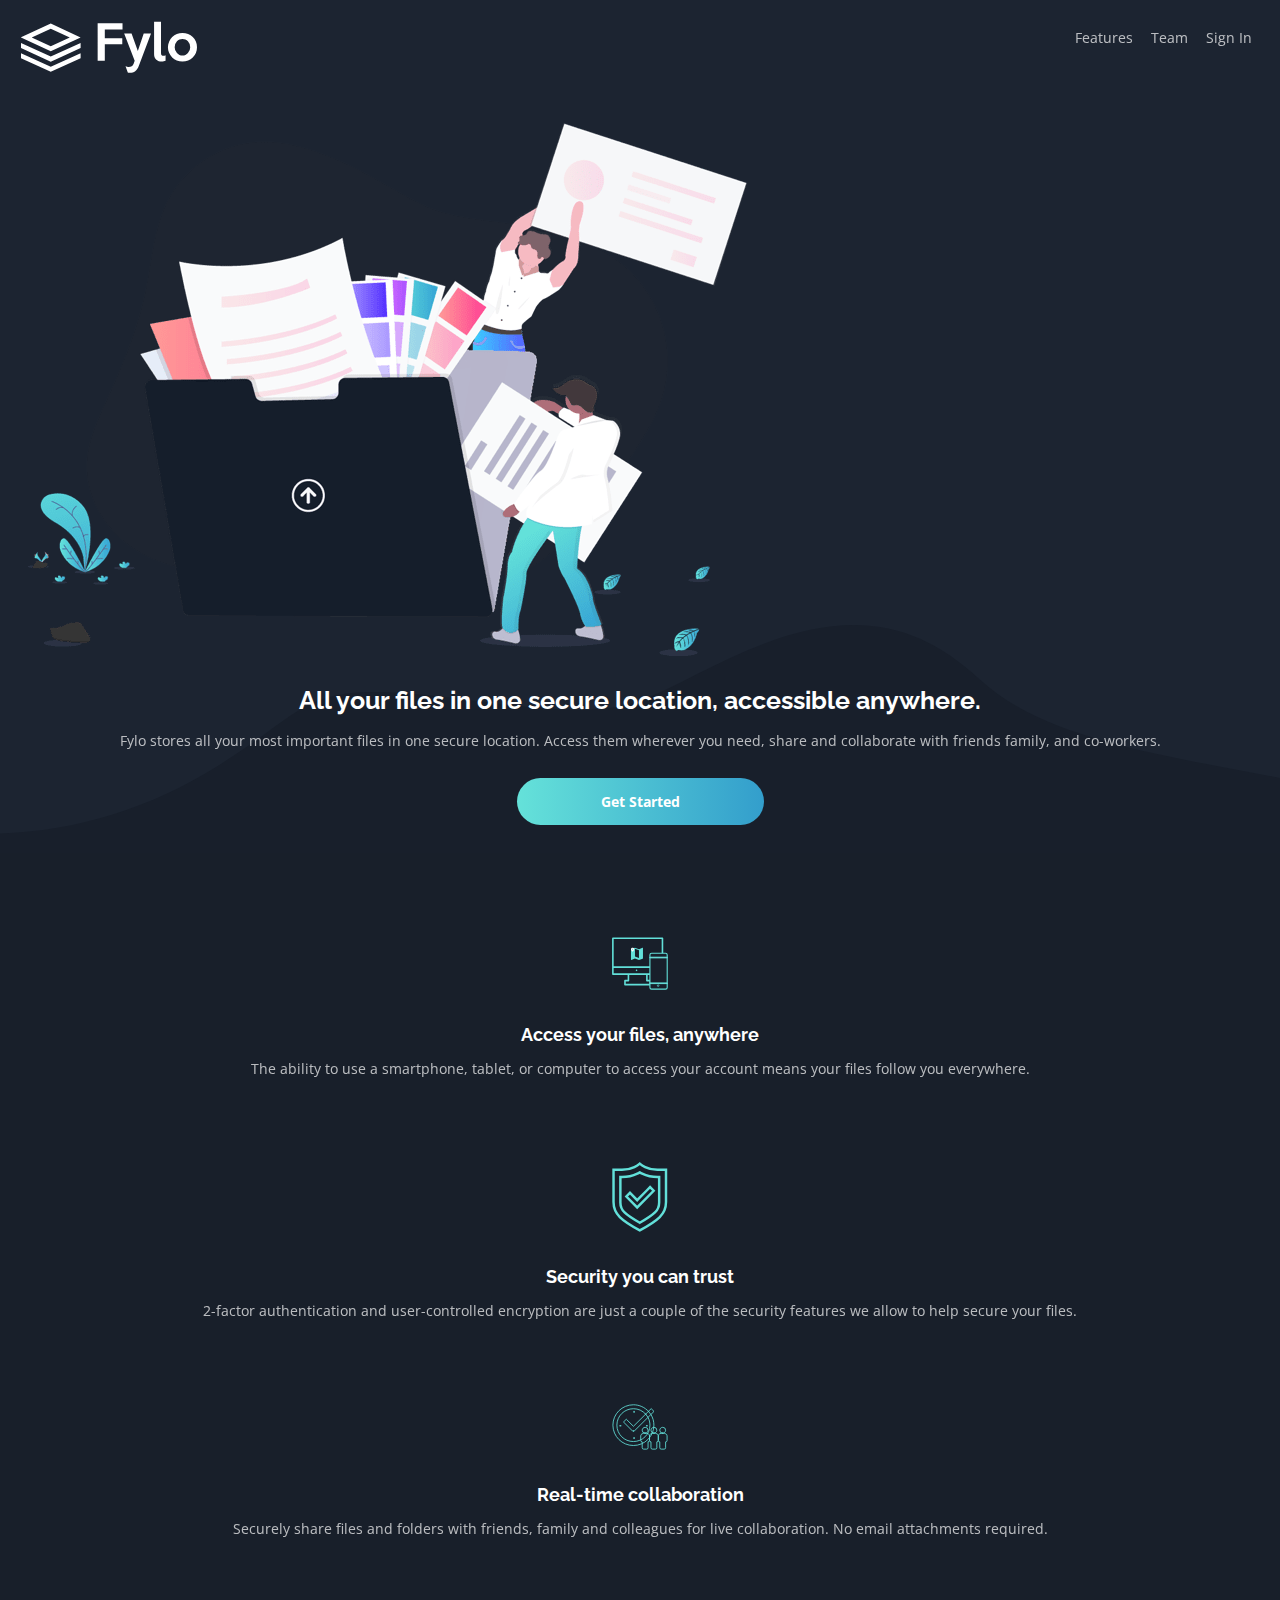
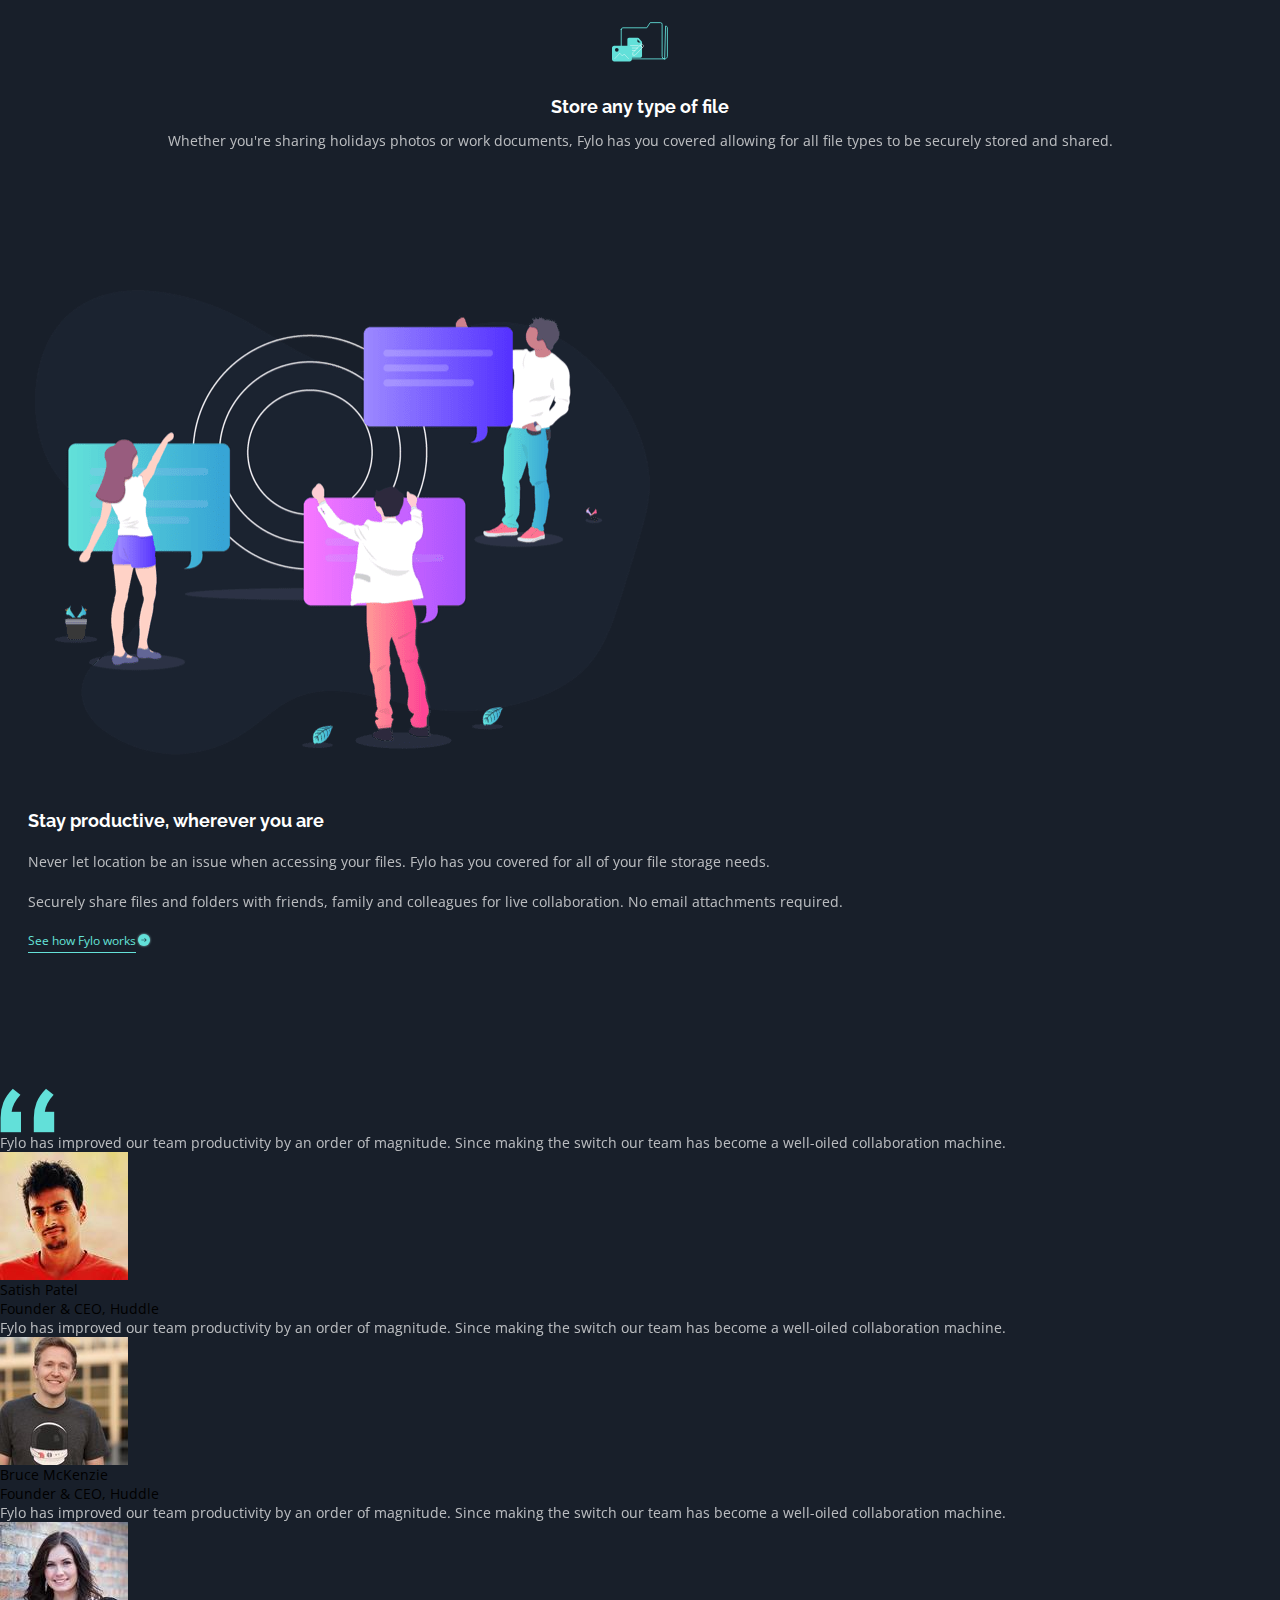
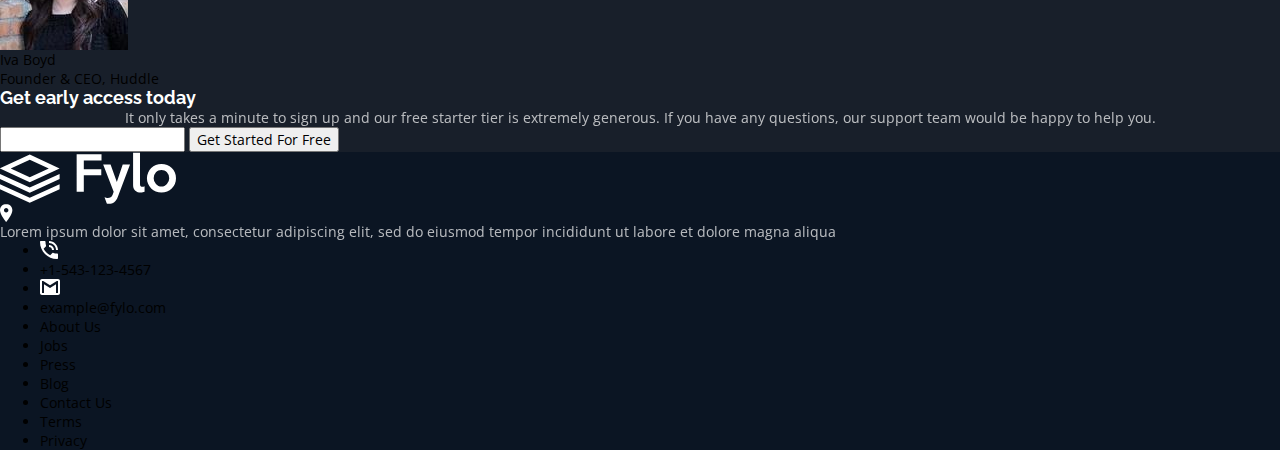
==== fylo-dark-theme-landing-page-master/index.html @ b05a9d4d "update" ====
<!DOCTYPE html>
<html lang="en">
  <head>
    <meta charset="UTF-8" />
    <meta name="viewport" content="width=device-width, initial-scale=1.0" />
    <!-- displays site properly based on user's device -->
    <link rel="stylesheet" href="style.css" />
    <link rel="preconnect" href="https://fonts.googleapis.com" />
    <link rel="preconnect" href="https://fonts.gstatic.com" crossorigin />
    <link
      href="https://fonts.googleapis.com/css2?family=Open+Sans:wght@400;700&family=Raleway:wght@400;700&display=swap"
      rel="stylesheet"
    />

    <link
      rel="icon"
      type="image/png"
      sizes="32x32"
      href="./images/favicon-32x32.png"
    />

    <title>
      Frontend Mentor | Fylo landing page with dark theme and features grid
    </title>
  </head>
  <body>
    <header>
      <img src="images/logo.svg" alt="">

      <ul class="ul-nav">
        <li>Features</li>
        <li>Team</li>
        <li>Sign In</li>
      </ul>
    </header>

    <main>
      <section class="intro">
        <img src="images/illustration-intro.png" alt="">
        <h1>All your files in one secure location, accessible anywhere.</h1>
        <p>
          Fylo stores all your most important files in one secure location.
          Access them wherever you need, share and collaborate with friends
          family, and co-workers.
        </p>
        <button class="get-started-btn">Get Started</button>
      </section>

      <section class="advantage-presentation">
        <div>
          <img src="images/icon-access-anywhere.svg" alt="">
          <h2>Access your files, anywhere</h2>
          <p>
            The ability to use a smartphone, tablet, or computer to access your
            account means your files follow you everywhere.
          </p>
        </div>

        <div>
          <img src="images/icon-security.svg" alt="">
          <h2>Security you can trust</h2>
          <p>
            2-factor authentication and user-controlled encryption are just a
            couple of the security features we allow to help secure your files.
          </p>
        </div>

        <div>
          <img src="images/icon-collaboration.svg" alt="">
          <h2>Real-time collaboration</h2>
          <p>
            Securely share files and folders with friends, family and colleagues
            for live collaboration. No email attachments required.
          </p>
        </div>

        <div>
          <img src="images/icon-any-file.svg" alt="">
          <h2>Store any type of file</h2>
          <p>
            Whether you're sharing holidays photos or work documents, Fylo has
            you covered allowing for all file types to be securely stored and
            shared.
          </p>
        </div>
      </section>

      <section class="summary">
        <img class="stay-productive-img" src="images/illustration-stay-productive.png" alt="">
        <h2>Stay productive, wherever you are</h2>
        <p class="align-start">
          Never let location be an issue when accessing your files. Fylo has you
          covered for all of your file storage needs.
        </p>
        <p class="align-start">
          Securely share files and folders with friends, family and colleagues
          for live collaboration. No email attachments required.
        </p>
        <button class="summary-btn">
          See how Fylo works
          <img src="images/icon-arrow.svg" alt="">
        </button>
      </section>
    </main>

    <section class="reviews">
      <img src="images/bg-quotes.png" alt="">
      <div>
        <p class="align-start">
          Fylo has improved our team productivity by an order of magnitude. Since
          making the switch our team has become a well-oiled collaboration machine.
        </p>
        <img src="images/profile-1.jpg" alt="">
        <h3>Satish Patel</h3> 
        <h4>Founder & CEO, Huddle</h4>
      </div> 

      <div>
        <p class="align-start">
          Fylo has improved our team productivity
          by an order of magnitude. Since making the switch our team has become a
          well-oiled collaboration machine.
        </p> 
        <img src="images/profile-2.jpg" alt="">
        <h3>Bruce McKenzie</h3> 
        <h4>Founder & CEO, Huddle</h4>
      </div>

      <div>
        <p class="align-start">
          Fylo has improved our team productivity by an order of magnitude. Since
          making the switch our team has become a well-oiled collaboration machine.
        </p>
        <img src="images/profile-3.jpg" alt="">
        <h3>Iva Boyd</h3> 
        <h4>Founder & CEO, Huddle</h4>
      </div>
    </section>

    <section class="starter">
      <h2>Get early access today</h2> 
      <p>
        It only takes a minute to sign up and our free
        starter tier is extremely generous. If you have any questions, our support
        team would be happy to help you.
      </p> 

      <form>
        <input type="email">
        <button type="submit">Get Started For Free</button>
      </form>
    </section>

    <footer>
      <img src="images/logo.svg" alt="">
      <img src="images/icon-location.svg" alt="">
      <p class="align-start">
        Lorem ipsum dolor sit amet, consectetur adipiscing elit, sed do eiusmod
        tempor incididunt ut labore et dolore magna aliqua
      </p>

      <ul>
        <li><img src="images/icon-phone.svg" alt=""></li>
        <li>+1-543-123-4567</li>
        <li><img src="images/icon-email.svg" alt=""></li>
        <li>example@fylo.com</li>
      </ul>

      <ul>
        <li>About Us</li>
        <li>Jobs</li> 
        <li>Press</li> 
        <li>Blog</li>
      </ul>

      <ul>
        <li>Contact Us</li> 
        <li>Terms</li> 
        <li>Privacy</li>
      </ul>

    </footer>

  </body>

</html>
---- fylo-dark-theme-landing-page-master/style.css ----
:root {
  /*                      ### Colors area ###                       */
  /* Primary */

  --intro-and-email-sign-up-background: hsl(217, 28%, 15%);
  --main-background: hsl(218, 28%, 13%);
  --footer-background: hsl(216, 53%, 9%);
  --testimonials-background-: hsl(219, 30%, 18%);

  /* Accent */

  --Cyan-inside-call-to-action-gradient: hsl(176, 68%, 64%);
  --Blue-inside-call-to-action-gradient: hsl(198, 60%, 50%);
  --Light-Red-error-: hsl(0, 100%, 63%);

  /* Neutral */

  --White: hsl(0, 0%, 100%);

  /*                      ### Font area ###                        */

  --font-family-headings: 'Raleway', sans-serif;
  --font-family-body: 'Open Sans', sans-serif;

  --fw-regular: 400;
  --fw-bold: 700;

  --fs-400: 1.125rem;
  --fs-500: 1.25rem;
  --fs-600: 1.5rem;
  --fs-700: 1.75rem;
  --fs-800: 2rem;
  --fs-900: 5rem;

  font-size: 14px;
}

*,
*::before,
*::after {
  box-sizing: border-box;
}

* {
  margin: 0;
  font: inherit;
}

img,
svg {
  display: block;
  max-width: 100%;
}

.align-start {
  text-align: start;
}

body {
  background-color: var(--main-background);
  min-height: 100vh;
  font-family: var(--font-family-body);
}

p {
  color: white;
  opacity: 0.7;
  text-align: center;
}

header {
  background-color: var(--intro-and-email-sign-up-background);
  display: grid;
  grid-template-columns: 0.5fr 1fr;
  padding-inline: 1.5rem;
  padding-block: 1.5rem;
}

.ul-nav {
  list-style: none;
  padding: 0;
  margin: 0;
  justify-self: end;
}

.ul-nav li {
  color: var(--White);
  opacity: 0.7;
  display: inline-block;
  padding: 0.5rem;
}

.intro {
  background-color: var(--intro-and-email-sign-up-background);
  background-image: url('images/bg-curvy-desktop.svg');
  background-repeat: no-repeat;
  background-position: bottom;
  display: grid;
  background-size: 100% 30%;
  padding: 2rem;
}

@media (min-width: 1200px) {
    .intro {
        background-image: url('images/bg-curvy-mobile.svg');
    }
}

h1 {
  font-size: var(--fs-700);
  font-weight: var(--fw-bold);
  font-family: var(--font-family-headings);
  text-align: center;
  color: var(--White);
  line-height: 1.35;
  padding-top: 2rem;
}

.intro p {
  padding-block: 1rem 2rem;
}

.get-started-btn {
  color: var(--White);
  font-weight: var(--fw-bold);
  justify-self: center;
  padding: 1rem 6rem;
  background: linear-gradient(
    to right,
    var(--Cyan-inside-call-to-action-gradient),
    var(--Blue-inside-call-to-action-gradient)
  );
  border: none;
  border-radius: 2rem;
}

h2 {
  font-family: var(--font-family-headings);
  font-size: var(--fs-500);
  color: var(--White);
  font-weight: var(--fw-bold);
}

.advantage-presentation div {
  display: grid;
  place-items: center;
  padding: 6rem 2rem 0 2rem;
}

.advantage-presentation div img {
  width: 4rem;
}

.advantage-presentation div h2 {
  padding: 2.5rem 0 1rem 0;
}

.summary {
  display: grid;
  padding: 10rem 0;
  padding-inline: 2rem;
}

.stay-productive-img {
  padding-inline: 0.5rem;
  padding-bottom: 4rem;
}

.summary h2 {
  padding-bottom: 1.5rem;
}

.summary p {
  padding-bottom: 1.5rem;
}

.summary-btn {
  color: var(--Cyan-inside-call-to-action-gradient);
  font-size: 0.85rem;
  display: flex;
  align-items: center;
  justify-content: center;
  justify-self: start;
  padding: 0;
  margin: 0;
  white-space: nowrap;
  text-align: start;
  text-decoration: underline;
  text-underline-offset: 0.5rem;
  text-underline-position: 2rem;
  background-color: rgba(0, 0, 255, 0);
  border: none;
}

footer {
    background-color: var(--footer-background);
}
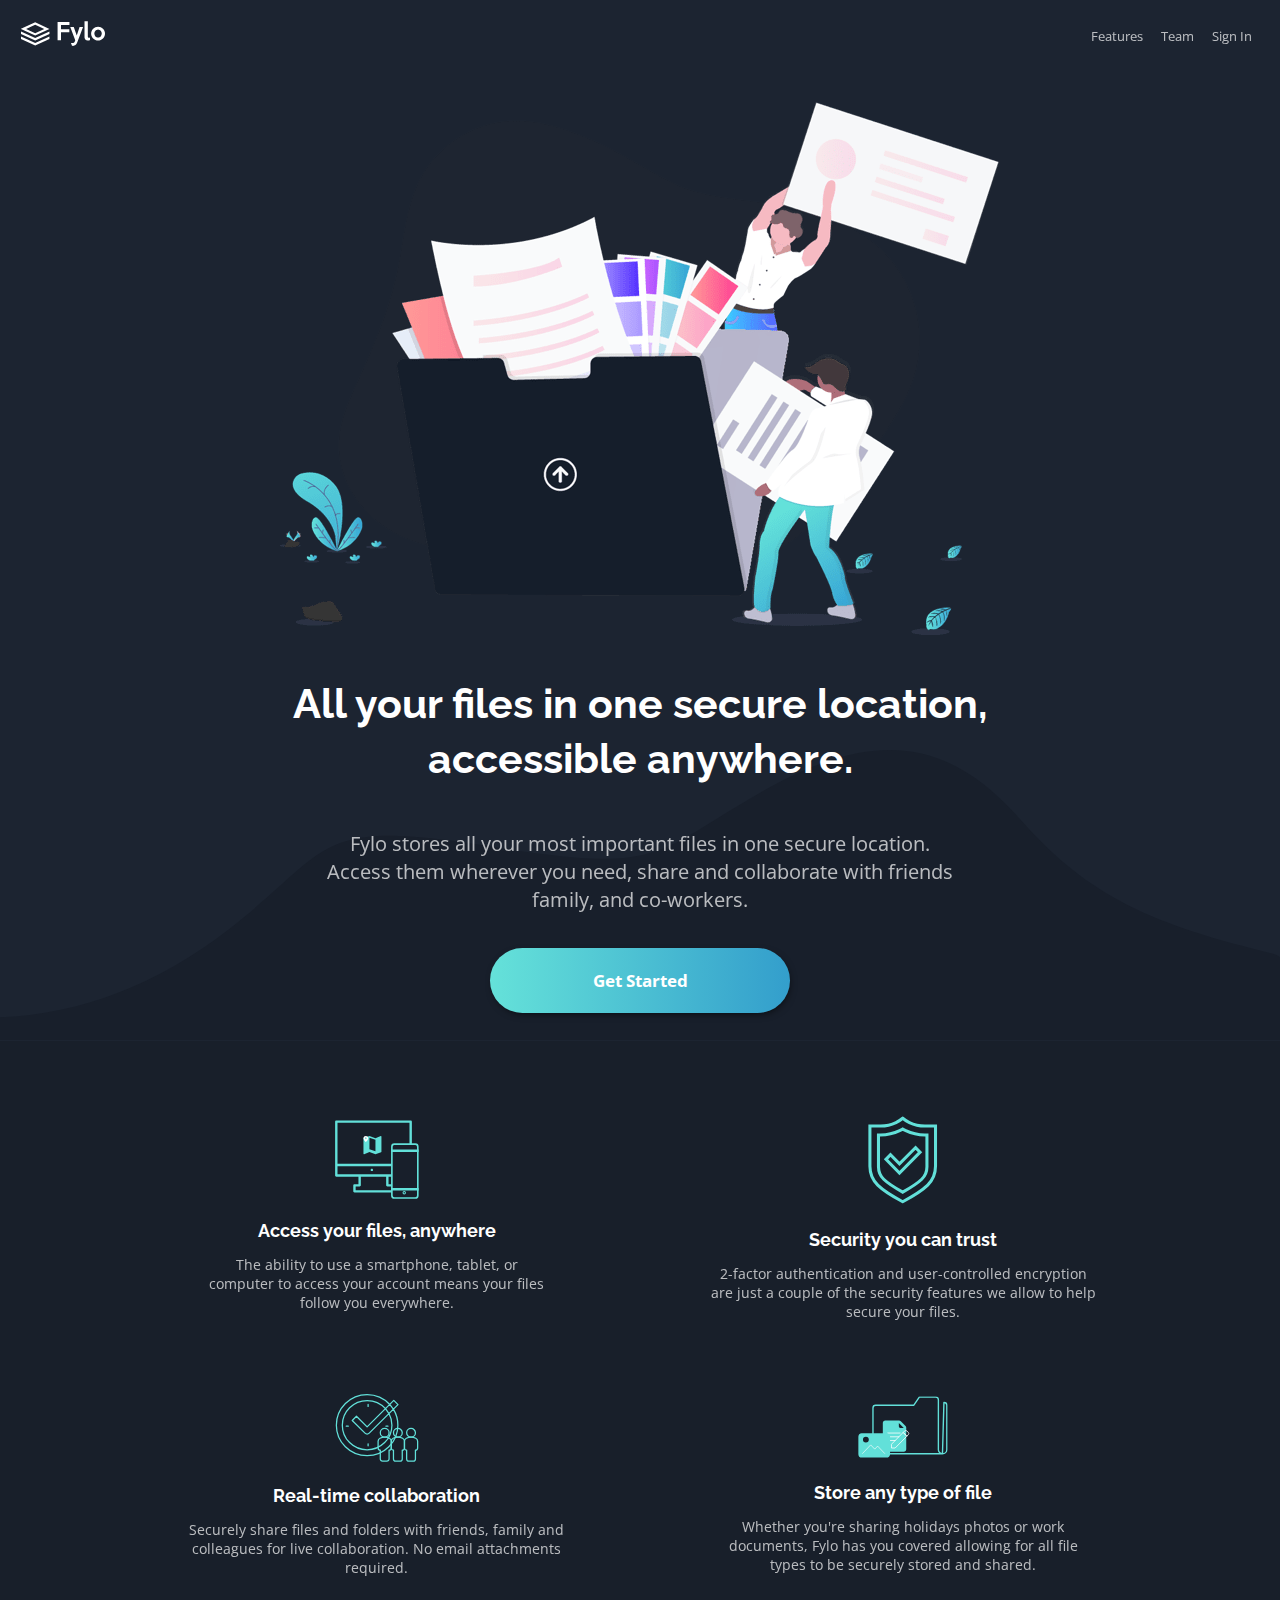
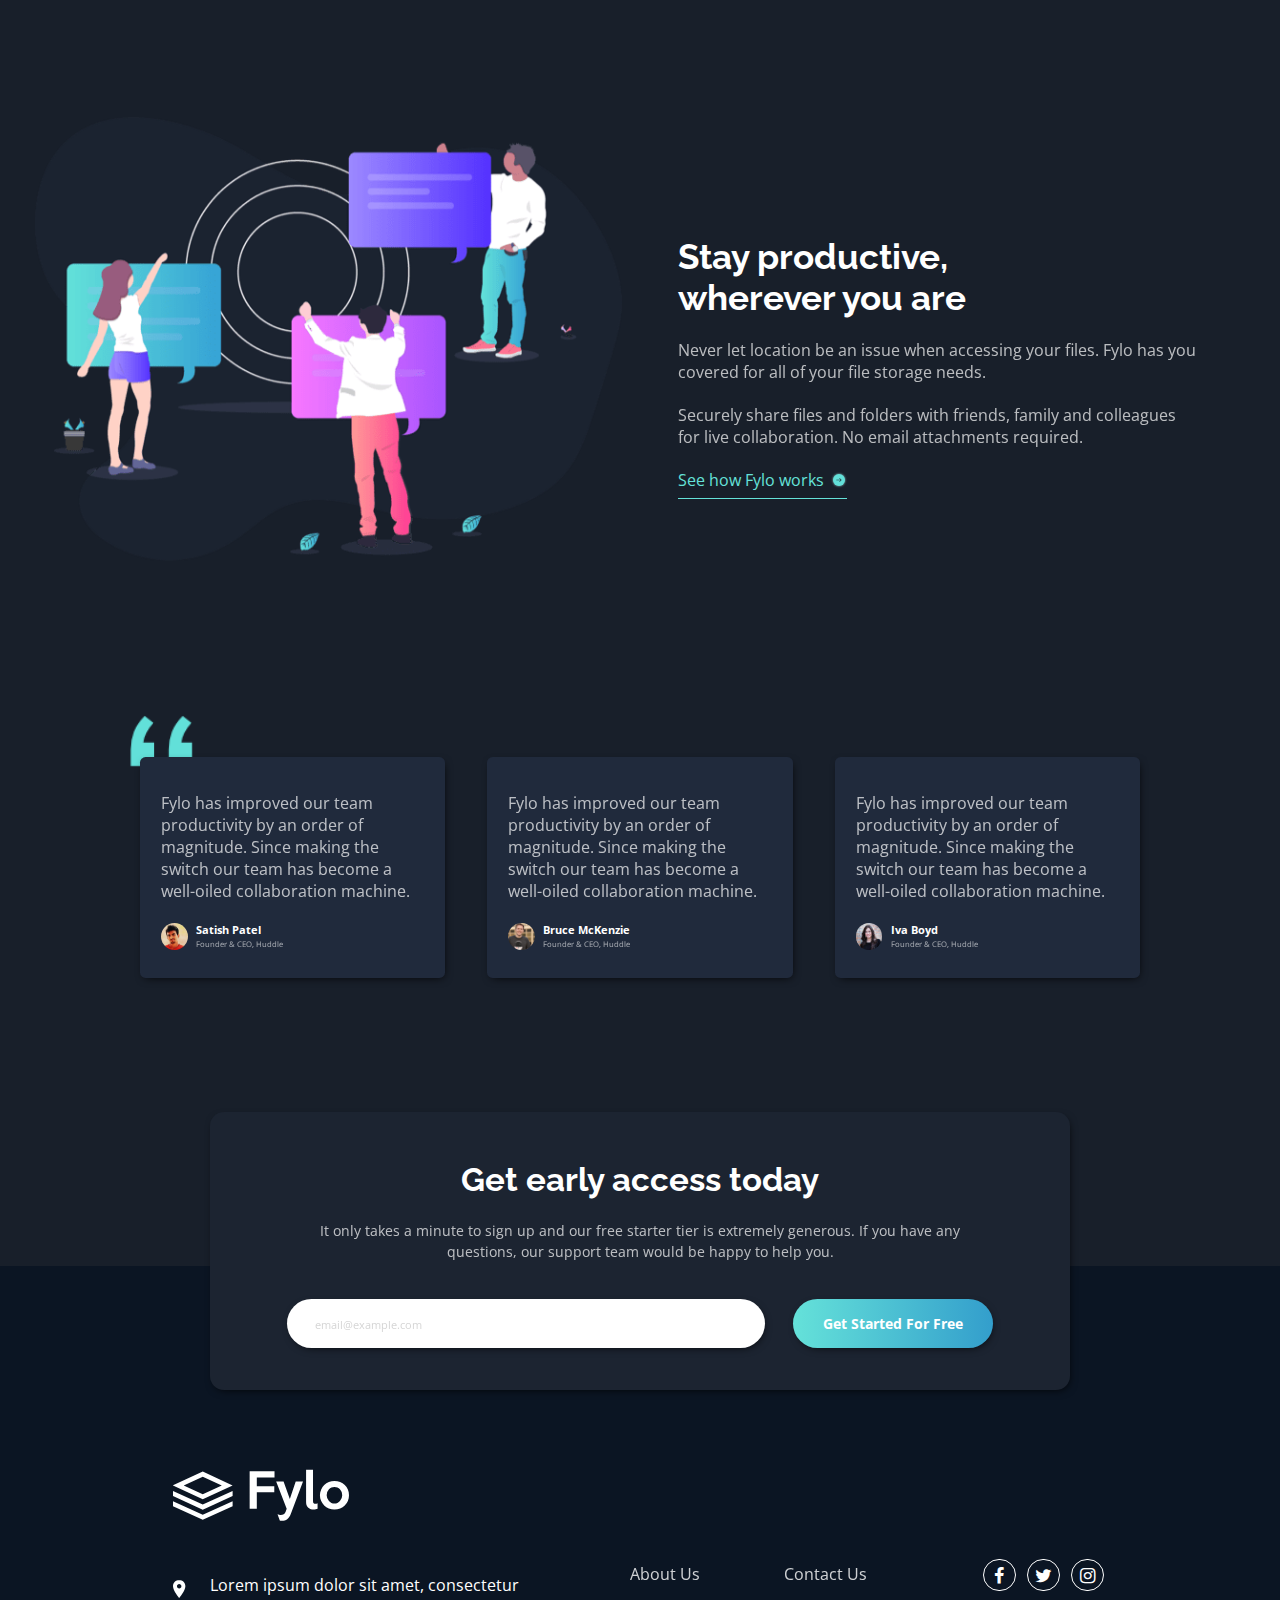
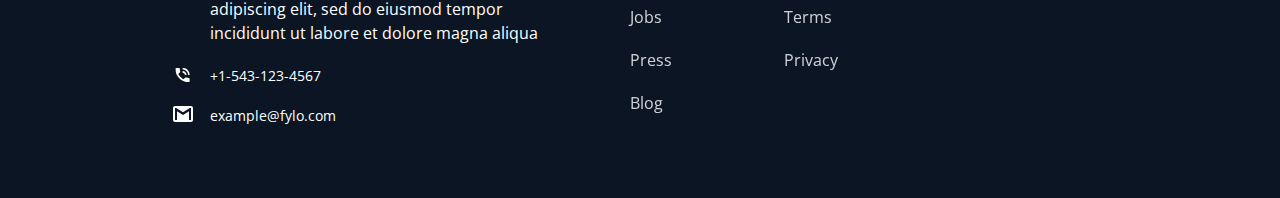
==== commit 2e77bac1: "preview of project on mobile" ====
--- a/fylo-dark-theme-landing-page-master/index.html
+++ b/fylo-dark-theme-landing-page-master/index.html
@@ -4,7 +4,14 @@
     <meta charset="UTF-8" />
     <meta name="viewport" content="width=device-width, initial-scale=1.0" />
     <!-- displays site properly based on user's device -->
-    <link rel="stylesheet" href="style.css" />
+    <link rel="stylesheet" href="main.css/style.css" />
+    <link rel="stylesheet" href="main.css/header.css">
+    <link rel="stylesheet" href="main.css/intro.css">
+    <link rel="stylesheet" href="main.css/advantage-presentation.css">
+    <link rel="stylesheet" href="main.css/summary.css">
+    <link rel="stylesheet" href="main.css/reviews.css">
+    <link rel="stylesheet" href="main.css/footer.css">
+    <link rel="stylesheet" href="fontello-6b34f91d/css/fontello.css" />
     <link rel="preconnect" href="https://fonts.googleapis.com" />
     <link rel="preconnect" href="https://fonts.gstatic.com" crossorigin />
     <link
@@ -87,100 +94,113 @@
 
       <section class="summary">
         <img class="stay-productive-img" src="images/illustration-stay-productive.png" alt="">
-        <h2>Stay productive, wherever you are</h2>
-        <p class="align-start">
-          Never let location be an issue when accessing your files. Fylo has you
-          covered for all of your file storage needs.
-        </p>
-        <p class="align-start">
-          Securely share files and folders with friends, family and colleagues
-          for live collaboration. No email attachments required.
-        </p>
-        <button class="summary-btn">
-          See how Fylo works
-          <img src="images/icon-arrow.svg" alt="">
-        </button>
+        <div>
+          <h2>Stay productive, wherever you are</h2>
+          <p class="align-start">
+            Never let location be an issue when accessing your files. Fylo has you
+            covered for all of your file storage needs.
+          </p>
+          <p class="align-start">
+            Securely share files and folders with friends, family and colleagues
+            for live collaboration. No email attachments required.
+          </p>
+          <button class="summary-btn">
+            See how Fylo works
+            <img src="images/icon-arrow.svg" alt="">
+          </button>
+        </div>
       </section>
     </main>
 
     <section class="reviews">
-      <img src="images/bg-quotes.png" alt="">
-      <div>
+      <div class="testimonials-cell">
+        <img class="quotes" src="images/bg-quotes.png" alt="">
         <p class="align-start">
           Fylo has improved our team productivity by an order of magnitude. Since
           making the switch our team has become a well-oiled collaboration machine.
         </p>
-        <img src="images/profile-1.jpg" alt="">
-        <h3>Satish Patel</h3> 
-        <h4>Founder & CEO, Huddle</h4>
+        <div class="profile">
+          <img src="images/profile-1.jpg" alt="">
+          <h3>Satish Patel</h3>
+          <h4>Founder & CEO, Huddle</h4>
+        </div>
       </div> 
 
-      <div>
+      <div class="testimonials-cell">
         <p class="align-start">
           Fylo has improved our team productivity
           by an order of magnitude. Since making the switch our team has become a
           well-oiled collaboration machine.
         </p> 
-        <img src="images/profile-2.jpg" alt="">
-        <h3>Bruce McKenzie</h3> 
-        <h4>Founder & CEO, Huddle</h4>
-      </div>
-
-      <div>
+        <div class="profile">
+          <img src="images/profile-2.jpg" alt="">
+          <h3>Bruce McKenzie</h3>
+          <h4>Founder & CEO, Huddle</h4>
+        </div>
+      </div>
+
+      <div class="testimonials-cell">
         <p class="align-start">
           Fylo has improved our team productivity by an order of magnitude. Since
           making the switch our team has become a well-oiled collaboration machine.
         </p>
-        <img src="images/profile-3.jpg" alt="">
-        <h3>Iva Boyd</h3> 
-        <h4>Founder & CEO, Huddle</h4>
+        <div class="profile">
+          <img src="images/profile-3.jpg" alt="">
+          <h3>Iva Boyd</h3>
+          <h4>Founder & CEO, Huddle</h4>
+        </div>
       </div>
     </section>
 
-    <section class="starter">
-      <h2>Get early access today</h2> 
-      <p>
-        It only takes a minute to sign up and our free
-        starter tier is extremely generous. If you have any questions, our support
-        team would be happy to help you.
-      </p> 
-
-      <form>
-        <input type="email">
-        <button type="submit">Get Started For Free</button>
-      </form>
-    </section>
-
     <footer>
-      <img src="images/logo.svg" alt="">
-      <img src="images/icon-location.svg" alt="">
-      <p class="align-start">
-        Lorem ipsum dolor sit amet, consectetur adipiscing elit, sed do eiusmod
-        tempor incididunt ut labore et dolore magna aliqua
-      </p>
-
-      <ul>
+      <div class="starter">
+        <h2>Get early access today</h2> 
+        <p>
+          It only takes a minute to sign up and our free
+          starter tier is extremely generous. If you have any questions, our support
+          team would be happy to help you.
+        </p> 
+  
+        <form>
+          <input type="email" placeholder="email@example.com">
+          <button type="submit">Get Started For Free</button>
+        </form>
+      </div>
+      <img class="logo" src="images/logo.svg" alt="">
+
+
+      <ul class="contact-details">
+      <li><img src="images/icon-location.svg" alt=""></li>
+        <li>
+          Lorem ipsum dolor sit amet, consectetur adipiscing elit, sed do eiusmod
+          tempor incididunt ut labore et dolore magna aliqua
+        </li>
         <li><img src="images/icon-phone.svg" alt=""></li>
         <li>+1-543-123-4567</li>
         <li><img src="images/icon-email.svg" alt=""></li>
         <li>example@fylo.com</li>
       </ul>
 
-      <ul>
+      <ul class="about-us" data-spacing="large">
         <li>About Us</li>
         <li>Jobs</li> 
         <li>Press</li> 
         <li>Blog</li>
       </ul>
 
-      <ul>
+      <ul class="contact-us">
         <li>Contact Us</li> 
         <li>Terms</li> 
         <li>Privacy</li>
       </ul>
 
+      <div class="media">
+        <i class="icon-facebook-1"></i>
+        <i class="icon-twitter"></i>
+        <i class="icon-instagram"></i>
+
+      </div>
     </footer>
-
   </body>
 
 </html>
--- a/fylo-dark-theme-landing-page-master/main.css/style.css
+++ b/fylo-dark-theme-landing-page-master/main.css/style.css
@@ -0,0 +1,82 @@
+:root {
+  /*                      ### Colors area ###                       */
+  /* Primary */
+
+  --intro-and-email-sign-up-background: hsl(217, 28%, 15%);
+  --main-background: hsl(218, 28%, 13%);
+  --footer-background: hsl(216, 53%, 9%);
+  --testimonials-background-: hsl(219, 30%, 18%);
+
+  /* Accent */
+
+  --Cyan-inside-call-to-action-gradient: hsl(176, 68%, 64%);
+  --Blue-inside-call-to-action-gradient: hsl(198, 60%, 50%);
+  --Light-Red-error-: hsl(0, 100%, 63%);
+
+  /* Neutral */
+
+  --White: hsl(0, 0%, 100%);
+
+  /*                      ### Font area ###                        */
+
+  --font-family-headings: 'Raleway', sans-serif;
+  --font-family-body: 'Open Sans', sans-serif;
+
+  --fw-regular: 400;
+  --fw-bold: 700;
+
+  --fs-400: 1.125rem;
+  --fs-500: 1.25rem;
+  --fs-600: 1.5rem;
+  --fs-700: 1.75rem;
+  --fs-800: 2rem;
+  --fs-850: 2.5rem;
+  --fs-900: 5rem;
+
+  font-size: 14px;
+}
+
+*,
+*::before,
+*::after {
+  box-sizing: border-box;
+}
+
+* {
+  margin: 0;
+  font: inherit;
+}
+
+img,
+svg {
+  display: block;
+  max-width: 100%;
+}
+
+.align-start {
+  text-align: start;
+}
+
+body {
+  background-color: var(--main-background);
+  min-height: 100vh;
+  font-family: var(--font-family-body);
+  display: grid;
+  place-content: start;
+}
+
+h2 {
+  font-family: var(--font-family-headings);
+  font-size: var(--fs-500);
+  color: var(--White);
+  font-weight: var(--fw-bold);
+  text-align: center;
+}
+
+p {
+  color: white;
+  opacity: 0.7;
+  text-align: center;
+}
+
+
--- a/fylo-dark-theme-landing-page-master/main.css/header.css
+++ b/fylo-dark-theme-landing-page-master/main.css/header.css
@@ -0,0 +1,26 @@
+header {
+    background-color: var(--intro-and-email-sign-up-background);
+    display: grid;
+    grid-template-columns: auto auto;
+    padding-inline: 1.5rem;
+    padding-block: 1.5rem;
+  }
+  
+  header img {
+    width: 6rem;
+  }
+  
+  .ul-nav {
+    list-style: none;
+    padding: 0;
+    margin: 0;
+    justify-self: end;
+  }
+  
+  .ul-nav li {
+    font-size: 0.9rem;
+    color: var(--White);
+    opacity: 0.7;
+    display: inline-block;
+    padding: 0.5rem;
+  }--- a/fylo-dark-theme-landing-page-master/main.css/intro.css
+++ b/fylo-dark-theme-landing-page-master/main.css/intro.css
@@ -0,0 +1,80 @@
+.intro {
+    background-color: var(--intro-and-email-sign-up-background);
+    background-image: url('../images/bg-curvy-mobile.svg');
+    background-repeat: no-repeat;
+    background-position: bottom;
+    display: grid;
+    background-size: 100% 30%;
+    padding: 2rem;
+  }
+
+  .intro img {
+    justify-self: center;
+  }
+  
+  @media (min-width: 720px) {
+      .intro {
+          background-image: url('../images/bg-curvy-desktop.svg');
+      }
+
+      h1 {
+        max-width: 50rem;
+        justify-self: center;
+      }
+
+      .intro p {
+        max-width: 45rem;
+        justify-self: center;
+      }
+
+      /* .get-started-btn {
+        padding: 2.5rem rem;
+      } */
+  }
+  
+  h1 {
+    font-size: clamp(1.75rem, 1.2838rem + 1.9892vw, 2.9rem);
+    font-weight: var(--fw-bold);
+    font-family: var(--font-family-headings);
+    text-align: center;
+    color: var(--White);
+    line-height: 1.35;
+    padding-top: 2rem;
+  }
+  
+  .intro p {
+    padding-block: 1rem 2rem;
+  }
+  
+  .get-started-btn {
+    color: var(--White);
+    font-weight: var(--fw-bold);
+    justify-self: center;
+    padding: 
+        clamp(1rem, 0.7973rem + 0.8649vw, 1.5rem)
+        clamp(6rem, 5.473rem + 2.2486vw, 7.3rem);
+    background: linear-gradient(
+      to right,
+      var(--Cyan-inside-call-to-action-gradient),
+      var(--Blue-inside-call-to-action-gradient)
+    );
+    border: none;
+    border-radius: 5rem;
+    box-shadow: 0.1rem 0.2rem 0.7rem -0.3rem #000;
+  }
+  
+  @media (min-width: 600px) {
+    .get-started-btn {
+    font-size: 1.2rem;
+    }
+
+    .intro p {
+      padding-top: 3rem;
+      padding-bottom: 2.5rem;
+      font-size: 1.46rem;
+    }
+    
+    .intro img {
+      margin-bottom: 1rem;
+    }
+  }--- a/fylo-dark-theme-landing-page-master/main.css/advantage-presentation.css
+++ b/fylo-dark-theme-landing-page-master/main.css/advantage-presentation.css
@@ -0,0 +1,49 @@
+.advantage-presentation div {
+    display: grid;
+    place-items: center;
+    padding: 6rem 2rem 0 2rem;
+  }
+  
+  .advantage-presentation div img {
+    width: 4rem;
+  }
+  
+  .advantage-presentation div h2 {
+    padding: 2.5rem 0 1rem 0;
+  }
+
+  .advantage-presentation div p {
+    max-width: 27.7rem;
+    font-size: 1.02rem;
+  }
+
+  .advantage-presentation div:nth-child(1) p {
+    max-width: 25rem;
+  }
+  
+  @media (min-width: 600px) {
+    .advantage-presentation {
+      display: grid;
+      place-items: center;
+      place-content: center;
+      grid-template-columns: auto auto;
+      column-gap: clamp(0rem, -5.0415rem + 13.4665vw, 5.9rem);
+    }
+
+    .advantage-presentation div:nth-child(1) img {
+      transform: scale(1.5);
+    }
+    
+    .advantage-presentation div:nth-child(2) img {
+      transform: scale(1.25);
+    }
+
+    .advantage-presentation div:nth-child(3) img {
+      transform: scale(1.5);
+    }
+
+    .advantage-presentation div:nth-child(4) img {
+      transform: scale(1.6);
+    }
+
+  }--- a/fylo-dark-theme-landing-page-master/main.css/summary.css
+++ b/fylo-dark-theme-landing-page-master/main.css/summary.css
@@ -0,0 +1,72 @@
+.summary {
+    display: grid;
+    padding: 10rem 0;
+    padding-inline: 2rem;
+  }
+  
+  .stay-productive-img {
+    justify-self: center;
+    padding-inline: 0.5rem;
+    padding-bottom: 4rem;
+  }
+  
+  .summary h2 {
+    font-size: clamp(1.25rem, 0.4988rem + 3.2051vw, 2.5rem);
+    padding-bottom: 1.5rem;
+  }
+  
+  .summary p {
+    font-size: clamp(1rem, 0.9099rem + 0.3846vw, 1.15rem);
+    padding-bottom: 1.5rem;
+  }
+  
+  .summary-btn {
+    color: var(--Cyan-inside-call-to-action-gradient);
+    font-size: clamp(0.85rem, 0.6697rem + 0.7692vw, 1.15rem);
+    display: flex;
+    align-items: center;
+    justify-content: center;
+    justify-self: start;
+    padding: 0 0 0.5rem 0;
+    margin: 0;
+    white-space: nowrap;
+    text-align: start;
+    background-color: rgba(0, 0, 255, 0);
+    border: none;
+    border-bottom: 1px solid var(--Cyan-inside-call-to-action-gradient);
+  }
+  
+  .summary-btn img {
+    padding-left: 0.5rem ;
+  }
+
+  @media (min-width: 1000px) {
+    .summary {
+      place-items: center;
+      place-content: center;
+      grid-template-columns: auto auto;
+      column-gap: 3.5rem;
+      padding-right: 6rem;
+    }
+
+    .stay-productive-img {
+      /* transform: scale(1.1); */
+    }
+
+    .summary div {
+      align-self: center;
+    }
+
+    .summary h2 {
+      max-width: 30rem;
+      text-align: start;
+    }
+
+    .summary p {
+      max-width: 37rem;
+    }
+
+    .summary-btn {
+      font-size: 1.15rem;
+    }
+  }--- a/fylo-dark-theme-landing-page-master/main.css/reviews.css
+++ b/fylo-dark-theme-landing-page-master/main.css/reviews.css
@@ -0,0 +1,93 @@
+.reviews {
+    padding-inline: 3rem;
+    padding-bottom: clamp(19rem, 24.6034rem + -8.9744vw, 22.5rem);
+    position: relative;
+    display: grid;
+  }
+  
+  .testimonials-cell {
+    font-size: 0.75rem;
+    background-color: var(--testimonials-background-);
+    border-radius: 0.4rem;
+    margin-bottom: 1.6rem;
+    padding: 2rem 1.5rem;
+    box-shadow: 0.1rem 0.2rem 0.7rem -0.3rem;
+  }
+  .testimonials-cell:nth-child(1) {
+    position: relative;
+  }
+
+  .quotes {
+    width: 1.6rem;
+    position: absolute;
+    top: -1.15rem;
+    left: 0.5rem;
+    z-index: -1;
+  }
+
+  @media (min-width: 1000px) {
+    .quotes {
+      width: 4.5rem;
+      top: -3rem;
+      left: -0.7rem;
+    }
+  }
+
+  @media (min-width: 600px) and (max-width: 999px) {
+    .testimonials-cell {
+      margin-inline: clamp(0rem, -19.5rem + 45.7143vw, 10rem);
+    }
+  }
+  
+  .testimonials-cell p {
+    opacity: 0.7;
+  }
+  
+  .profile {
+    color: var(--White);
+    display: grid;
+    grid-template-columns: 2rem 1fr;
+    column-gap: 0.5rem;
+    padding-top: 1.2rem;
+  }
+  
+  .profile img {
+    grid-row: 1/3;
+    width: 1.9rem;
+    border-radius: 2rem;
+    overflow: hidden;
+  }
+  
+  .profile h3 {
+    font-weight: var(--fw-bold);
+    padding-bottom: 0.15rem;
+  }
+  
+  .profile h4 {
+    font-size: 0.55rem;
+    grid-column: 2;
+    opacity: 0.6;
+  }
+  
+  @media (min-width: 1000px) {
+    .reviews {
+      place-items: center;
+      place-content: center;
+    grid-template-columns: repeat(3, auto);
+    column-gap: 3rem;
+    padding-inline: 10rem;
+    }
+  
+    .testimonials-cell {
+      padding-top: 2.5rem;
+      max-width: 26rem;
+    }
+  
+    .testimonials-cell p {
+      font-size: 1.13rem;
+    }
+  
+    .profile {
+      padding-top: 1.5rem;
+    }
+  }--- a/fylo-dark-theme-landing-page-master/main.css/footer.css
+++ b/fylo-dark-theme-landing-page-master/main.css/footer.css
@@ -0,0 +1,251 @@
+.starter {
+    position: absolute;
+    top: -11rem;
+    background-color: var(--intro-and-email-sign-up-background);
+    display: grid;
+    margin-inline: 1.5rem;
+    padding-block: 3rem;
+    padding-inline: 2rem;
+    border-radius: 1rem;
+    box-shadow: 0.1rem 0.2rem 0.7rem -0.3rem;
+    justify-self: center;
+  }
+  
+  
+  .starter h2 {
+    font-size: clamp(1.25rem, 0.437rem + 3.0609vw, 2.35rem);
+  }
+  
+  .starter p {
+    padding-block: 1.4rem 2.2rem;
+    line-height: 1.5;
+    max-width:49rem;
+  }
+  
+  form {
+    display: grid;
+    gap: 1.5rem;
+    margin-inline: clamp(0rem, -8.75rem + 28vw, 3.5rem);
+  }
+  
+  @media (min-width: 775px) {
+    .starter {
+      padding-top: 3.4rem;
+      padding-bottom: 3.05rem;
+    }
+    
+    .starter p {
+      padding-block: 1.5rem 2.65rem;
+      /* add to margin clamp ### */
+      margin-inline: 4.2rem; 
+    }
+  
+    form {
+      grid-template-columns: 1.05fr 0.44fr;
+      margin-inline: 3.5rem;
+      gap: 2rem;
+    }
+  }
+  
+  form input {
+    min-height: 3.5rem;
+    padding-inline: 2rem;
+    border-radius: 2rem;
+    border: none;
+    box-shadow: 0.1rem 0.2rem 0.7rem -0.3rem #000;
+  }
+  
+  form input::placeholder {
+    opacity: 0.3;
+    font-size: 0.8rem;
+  }
+  
+  form input:focus::placeholder {
+    opacity: 0;
+  }
+  
+  form input:focus {
+    outline: 1px solid var(--Cyan-inside-call-to-action-gradient);
+  }
+  
+  form button {
+    color: var(--White);
+    font-weight: bold;
+    height: 3.5rem;
+    border-radius: 2rem;
+    background: linear-gradient(
+      to right,
+      var(--Cyan-inside-call-to-action-gradient),
+      var(--Blue-inside-call-to-action-gradient)
+    );
+    border: none;
+    box-shadow: 0.1rem 0.2rem 0.7rem -0.3rem #000;
+  }
+  
+  footer {
+    position: relative;
+    background-color: var(--footer-background);
+    padding-block: 17rem 0;
+    padding-inline: 2rem;
+    display: grid;
+  }
+  
+  .logo {
+    margin-left: 1rem ;
+    margin-bottom: 3rem;
+  }
+  
+  .contact-details {
+    color: var(--White);
+    display: grid;
+    grid-template-columns: 1.7rem 1fr;
+    list-style: none;
+    row-gap: 1.5rem;
+    column-gap: 1rem;
+    padding: 0;
+    justify-self: start;
+  }
+  
+  .contact-details li:nth-child(1) {
+    margin-top: 0.5rem;
+  }
+  
+  .contact-details li:nth-child(2) {
+    font-size: 1.15rem;
+    line-height: 1.5;
+    max-width: 24rem;
+  }
+  
+  .contact-details li:nth-child(3) {
+    transform: scale(0.8);
+  }
+  
+  .about-us {
+    list-style: none;
+    padding: 0;
+    margin-top: 5rem;
+    color: var(--White);
+    opacity: 0.8;
+  }
+  
+  .contact-us {
+    list-style: none;
+    padding: 0;
+    margin-top: 2.5rem;
+    color: var(--White);
+    opacity: 0.8;
+  }
+  
+  .about-us li,
+  .contact-us li {
+    font-size: 1.15rem;
+    padding-bottom: 1.5rem;
+  }
+  
+  .media {
+  justify-self: center;
+  padding: 4rem 0 3.5rem 0;
+  }
+  
+  .media i {
+    color: var(--White);
+    border: 1px solid var(--White);
+    border-radius: 2rem;
+    padding: 0.2rem;
+    margin-inline: 0.25rem;
+  }
+  
+  @media (min-width: 775px) {
+    footer {
+      place-items: center;
+      place-content: center;grid-template-columns: repeat(4, auto);
+      padding-top: 14.5rem;
+      padding-bottom: 4.5rem;
+    }
+  
+    .logo {
+      grid-row: 1;
+      margin-left: 0;
+      justify-self: start;
+    }
+  
+    .contact-details,
+    .about-us,
+    .contact-us,
+    .media {
+      grid-row: 2;
+    }
+  
+    .about-us {
+      margin-top: 0;
+      align-self: start;
+      margin-left: 6rem ;
+    }
+  
+    .contact-us {
+      margin-top: 0;
+      align-self: start;
+      justify-self: start;
+      margin-left: 6rem;
+    }
+  
+    .media {
+      display: grid;
+      row-gap: 1rem;
+      align-self: start;
+      padding: 0;
+      margin-left: 6rem;
+    }
+  
+    @media (min-width: 1000px) {
+      .media {
+        display: block;
+        row-gap: 0;
+        margin-left: 8rem;
+      }
+    }
+  
+    .media i {
+      font-size: 1.3rem;
+      align-self: start;
+    }
+  }
+  
+  @media (min-width: 1375px) {
+    .logo {
+      margin-left: 4rem;
+    }
+  
+    .contact-details {
+      place-content: center;
+      place-items: center;
+      grid-template-columns: repeat(4, auto);
+      grid-template-rows: 2.5rem 2.5rem;
+      row-gap: 0;
+      justify-self: start;
+      align-self: start;
+      column-gap: 2rem;
+    }
+  
+    .contact-details li:nth-child(1) {
+      grid-column: 1;
+      grid-row: 1/3;
+      align-self: start;
+      margin-left: 4rem;
+    }
+    .contact-details li:nth-child(2)
+    {
+      grid-column: 2;
+      grid-row: 1/3;
+      align-self: center;
+      margin-right: 4rem;
+    }
+  
+    .contact-details li:nth-child(5) {
+      grid-column: 3 /;
+    }
+  
+    .about-us {
+      margin-left: 10.5rem ;
+    }
+  }--- a/fylo-dark-theme-landing-page-master/fontello-6b34f91d/css/fontello.css
+++ b/fylo-dark-theme-landing-page-master/fontello-6b34f91d/css/fontello.css
@@ -0,0 +1,59 @@
+@font-face {
+  font-family: 'fontello';
+  src: url('../font/fontello.eot?43067168');
+  src: url('../font/fontello.eot?43067168#iefix') format('embedded-opentype'),
+       url('../font/fontello.woff2?43067168') format('woff2'),
+       url('../font/fontello.woff?43067168') format('woff'),
+       url('../font/fontello.ttf?43067168') format('truetype'),
+       url('../font/fontello.svg?43067168#fontello') format('svg');
+  font-weight: normal;
+  font-style: normal;
+}
+/* Chrome hack: SVG is rendered more smooth in Windozze. 100% magic, uncomment if you need it. */
+/* Note, that will break hinting! In other OS-es font will be not as sharp as it could be */
+/*
+@media screen and (-webkit-min-device-pixel-ratio:0) {
+  @font-face {
+    font-family: 'fontello';
+    src: url('../font/fontello.svg?43067168#fontello') format('svg');
+  }
+}
+*/
+[class^="icon-"]:before, [class*=" icon-"]:before {
+  font-family: "fontello";
+  font-style: normal;
+  font-weight: normal;
+  speak: never;
+
+  display: inline-block;
+  text-decoration: inherit;
+  width: 1em;
+  margin-right: .2em;
+  text-align: center;
+  /* opacity: .8; */
+
+  /* For safety - reset parent styles, that can break glyph codes*/
+  font-variant: normal;
+  text-transform: none;
+
+  /* fix buttons height, for twitter bootstrap */
+  line-height: 1em;
+
+  /* Animation center compensation - margins should be symmetric */
+  /* remove if not needed */
+  margin-left: .2em;
+
+  /* you can be more comfortable with increased icons size */
+  /* font-size: 120%; */
+
+  /* Font smoothing. That was taken from TWBS */
+  -webkit-font-smoothing: antialiased;
+  -moz-osx-font-smoothing: grayscale;
+
+  /* Uncomment for 3D effect */
+  /* text-shadow: 1px 1px 1px rgba(127, 127, 127, 0.3); */
+}
+
+.icon-twitter:before { content: '\f099'; } /* '' */
+.icon-facebook-1:before { content: '\f09a'; } /* '' */
+.icon-instagram:before { content: '\f16d'; } /* '' */
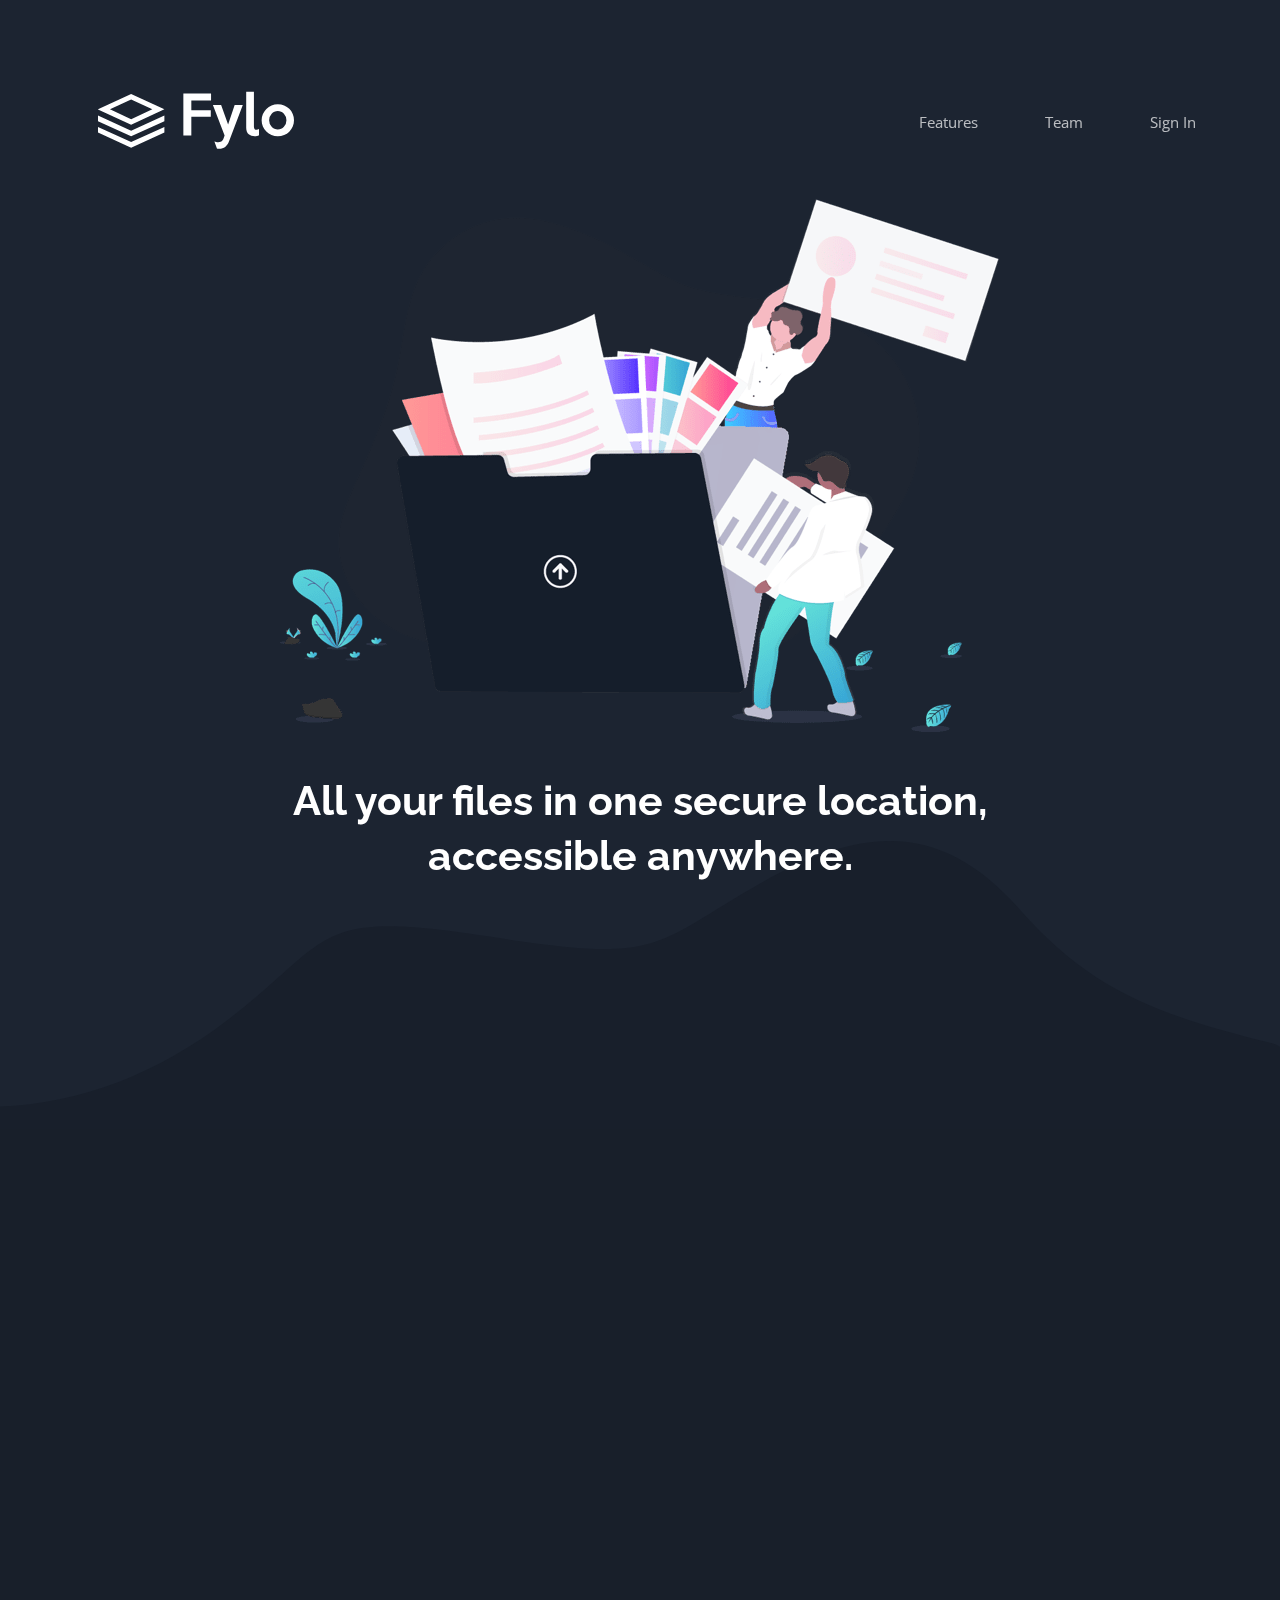
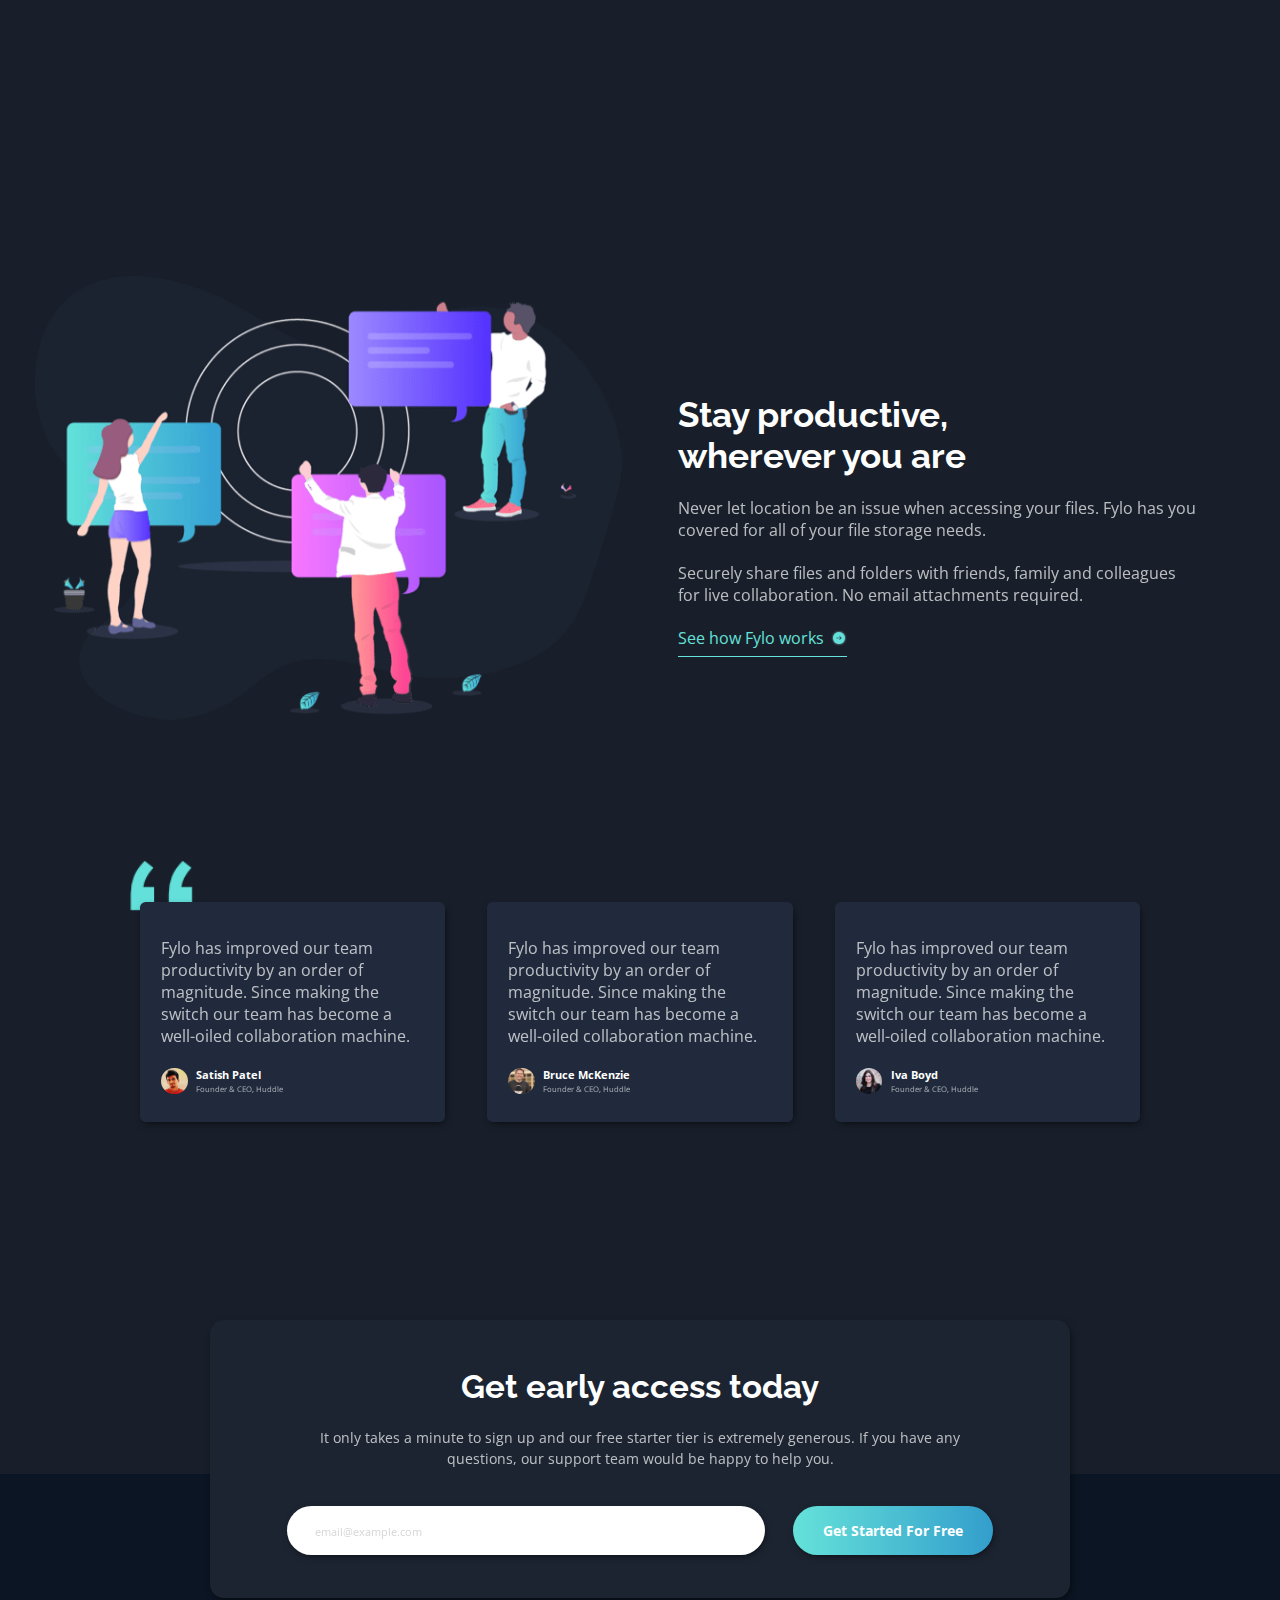
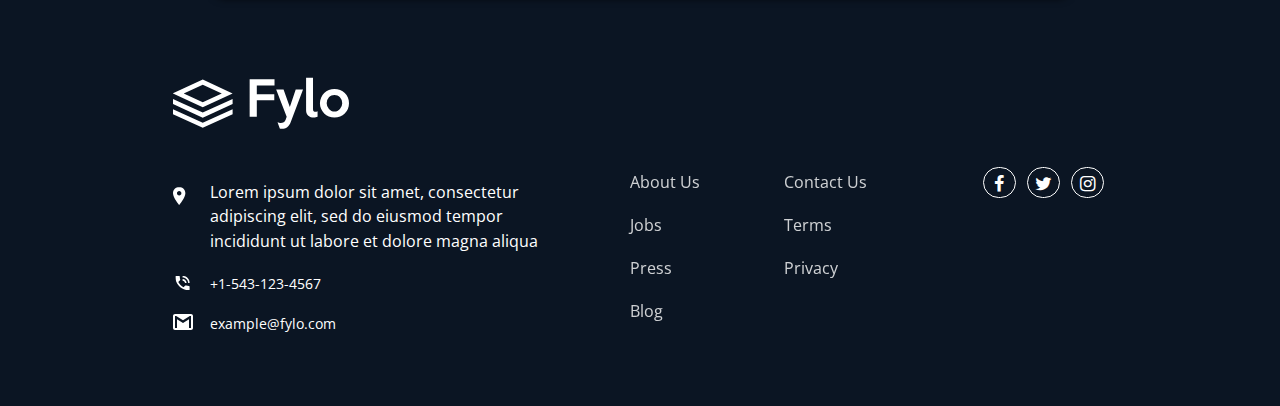
==== commit 38eb45ae: "animations in progress" ====
--- a/fylo-dark-theme-landing-page-master/index.html
+++ b/fylo-dark-theme-landing-page-master/index.html
@@ -18,6 +18,7 @@
       href="https://fonts.googleapis.com/css2?family=Open+Sans:wght@400;700&family=Raleway:wght@400;700&display=swap"
       rel="stylesheet"
     />
+    <link rel="stylesheet" href="https://unpkg.com/aos@next/dist/aos.css" />
 
     <link
       rel="icon"
@@ -32,9 +33,9 @@
   </head>
   <body>
     <header>
-      <img src="images/logo.svg" alt="">
-
-      <ul class="ul-nav">
+      <img src="images/logo.svg" data-aos="fade-in" data-aos-duration="1500" alt="">
+
+      <ul class="ul-nav" data-aos="fade-in" data-aos-duration="1500" data-aos-delay="100">
         <li>Features</li>
         <li>Team</li>
         <li>Sign In</li>
@@ -43,18 +44,19 @@
 
     <main>
       <section class="intro">
-        <img src="images/illustration-intro.png" alt="">
-        <h1>All your files in one secure location, accessible anywhere.</h1>
-        <p>
+        <img src="images/illustration-intro.png" data-aos="fade-in" data-aos-duration="2000" data-aos-delay="300" alt="">
+        <h1 data-aos="fade-in" data-aos-delay="300" data-aos-duration="2500">All your files in one secure location, accessible anywhere.</h1>
+        <p data-aos="fade-in" data-aos-duration="1500">
           Fylo stores all your most important files in one secure location.
           Access them wherever you need, share and collaborate with friends
           family, and co-workers.
         </p>
-        <button class="get-started-btn">Get Started</button>
+        <button class="get-started-btn" data-aos="fade-in" data-aos-duration="1500"
+        data-aos-once="true">Get Started</button>
       </section>
 
       <section class="advantage-presentation">
-        <div>
+        <div data-aos="fade-up">
           <img src="images/icon-access-anywhere.svg" alt="">
           <h2>Access your files, anywhere</h2>
           <p>
@@ -63,7 +65,7 @@
           </p>
         </div>
 
-        <div>
+        <div data-aos="fade-up" data-aos-delay="500">
           <img src="images/icon-security.svg" alt="">
           <h2>Security you can trust</h2>
           <p>
@@ -72,7 +74,7 @@
           </p>
         </div>
 
-        <div>
+        <div data-aos="fade-up" data-aos-duration="1000" data-aos-delay="300">
           <img src="images/icon-collaboration.svg" alt="">
           <h2>Real-time collaboration</h2>
           <p>
@@ -81,7 +83,7 @@
           </p>
         </div>
 
-        <div>
+        <div data-aos="fade-up-left" data-aos-delay="500" data-aos-duration="1000">
           <img src="images/icon-any-file.svg" alt="">
           <h2>Store any type of file</h2>
           <p>
@@ -201,6 +203,14 @@
 
       </div>
     </footer>
+
+    <script src="https://unpkg.com/aos@next/dist/aos.js"></script>
+    <script>
+      AOS.init({
+        duration: 1500,
+        delay: 100
+      });
+    </script>
   </body>
 
 </html>
--- a/fylo-dark-theme-landing-page-master/main.css/style.css
+++ b/fylo-dark-theme-landing-page-master/main.css/style.css
@@ -60,9 +60,10 @@
 body {
   background-color: var(--main-background);
   min-height: 100vh;
+  min-width: 100vw;
   font-family: var(--font-family-body);
   display: grid;
-  place-content: start;
+  place-content: center;
 }
 
 h2 {
--- a/fylo-dark-theme-landing-page-master/main.css/header.css
+++ b/fylo-dark-theme-landing-page-master/main.css/header.css
@@ -2,14 +2,19 @@
     background-color: var(--intro-and-email-sign-up-background);
     display: grid;
     grid-template-columns: auto auto;
-    padding-inline: 1.5rem;
-    padding-block: 1.5rem;
+    padding-inline: 
+    clamp(1.5rem, -0.7297rem + 9.5135vw, 7rem) 
+    1.5rem;
+    padding-block: 
+    clamp(1.5rem, -0.527rem + 8.6486vw, 6.5rem) 
+    1.5rem;
   }
   
   header img {
-    width: 6rem;
+    width: clamp(6rem, 2.7568rem + 13.8378vw, 14rem);
   }
-  
+
+
   .ul-nav {
     list-style: none;
     padding: 0;
@@ -18,9 +23,18 @@
   }
   
   .ul-nav li {
-    font-size: 0.9rem;
+    font-size: clamp(0.9rem, 0.8189rem + 0.3459vw, 1.1rem);
     color: var(--White);
     opacity: 0.7;
     display: inline-block;
-    padding: 0.5rem;
-  }+    margin-top: clamp(0.5rem, 0.0946rem + 1.7297vw, 1.5rem);
+    margin-right: clamp(0.5rem, -1.1216rem + 6.9189vw, 4.5rem);
+  }
+
+  @media (min-width: 1440px) {
+    header {
+      place-content: center;
+      column-gap: 55rem;
+    }
+  }
+  --- a/fylo-dark-theme-landing-page-master/main.css/intro.css
+++ b/fylo-dark-theme-landing-page-master/main.css/intro.css
@@ -6,6 +6,7 @@
     display: grid;
     background-size: 100% 30%;
     padding: 2rem;
+    
   }
 
   .intro img {
@@ -51,8 +52,8 @@
     font-weight: var(--fw-bold);
     justify-self: center;
     padding: 
-        clamp(1rem, 0.7973rem + 0.8649vw, 1.5rem)
-        clamp(6rem, 5.473rem + 2.2486vw, 7.3rem);
+        1.2rem 
+        6.7rem;
     background: linear-gradient(
       to right,
       var(--Cyan-inside-call-to-action-gradient),
--- a/fylo-dark-theme-landing-page-master/main.css/advantage-presentation.css
+++ b/fylo-dark-theme-landing-page-master/main.css/advantage-presentation.css
@@ -1,3 +1,7 @@
+.advantage-presentation {
+  padding-top: 5rem;
+}
+
 .advantage-presentation div {
     display: grid;
     place-items: center;
--- a/fylo-dark-theme-landing-page-master/main.css/summary.css
+++ b/fylo-dark-theme-landing-page-master/main.css/summary.css
@@ -1,6 +1,6 @@
 .summary {
     display: grid;
-    padding: 10rem 0;
+    padding-block: 10rem 9rem;
     padding-inline: 2rem;
   }
   
--- a/fylo-dark-theme-landing-page-master/main.css/reviews.css
+++ b/fylo-dark-theme-landing-page-master/main.css/reviews.css
@@ -1,6 +1,6 @@
 .reviews {
     padding-inline: 3rem;
-    padding-bottom: clamp(19rem, 24.6034rem + -8.9744vw, 22.5rem);
+    padding-bottom: 23.5rem;
     position: relative;
     display: grid;
   }
--- a/fylo-dark-theme-landing-page-master/main.css/footer.css
+++ b/fylo-dark-theme-landing-page-master/main.css/footer.css
@@ -88,6 +88,7 @@
     padding-block: 17rem 0;
     padding-inline: 2rem;
     display: grid;
+    min-width: 100vw;
   }
   
   .logo {
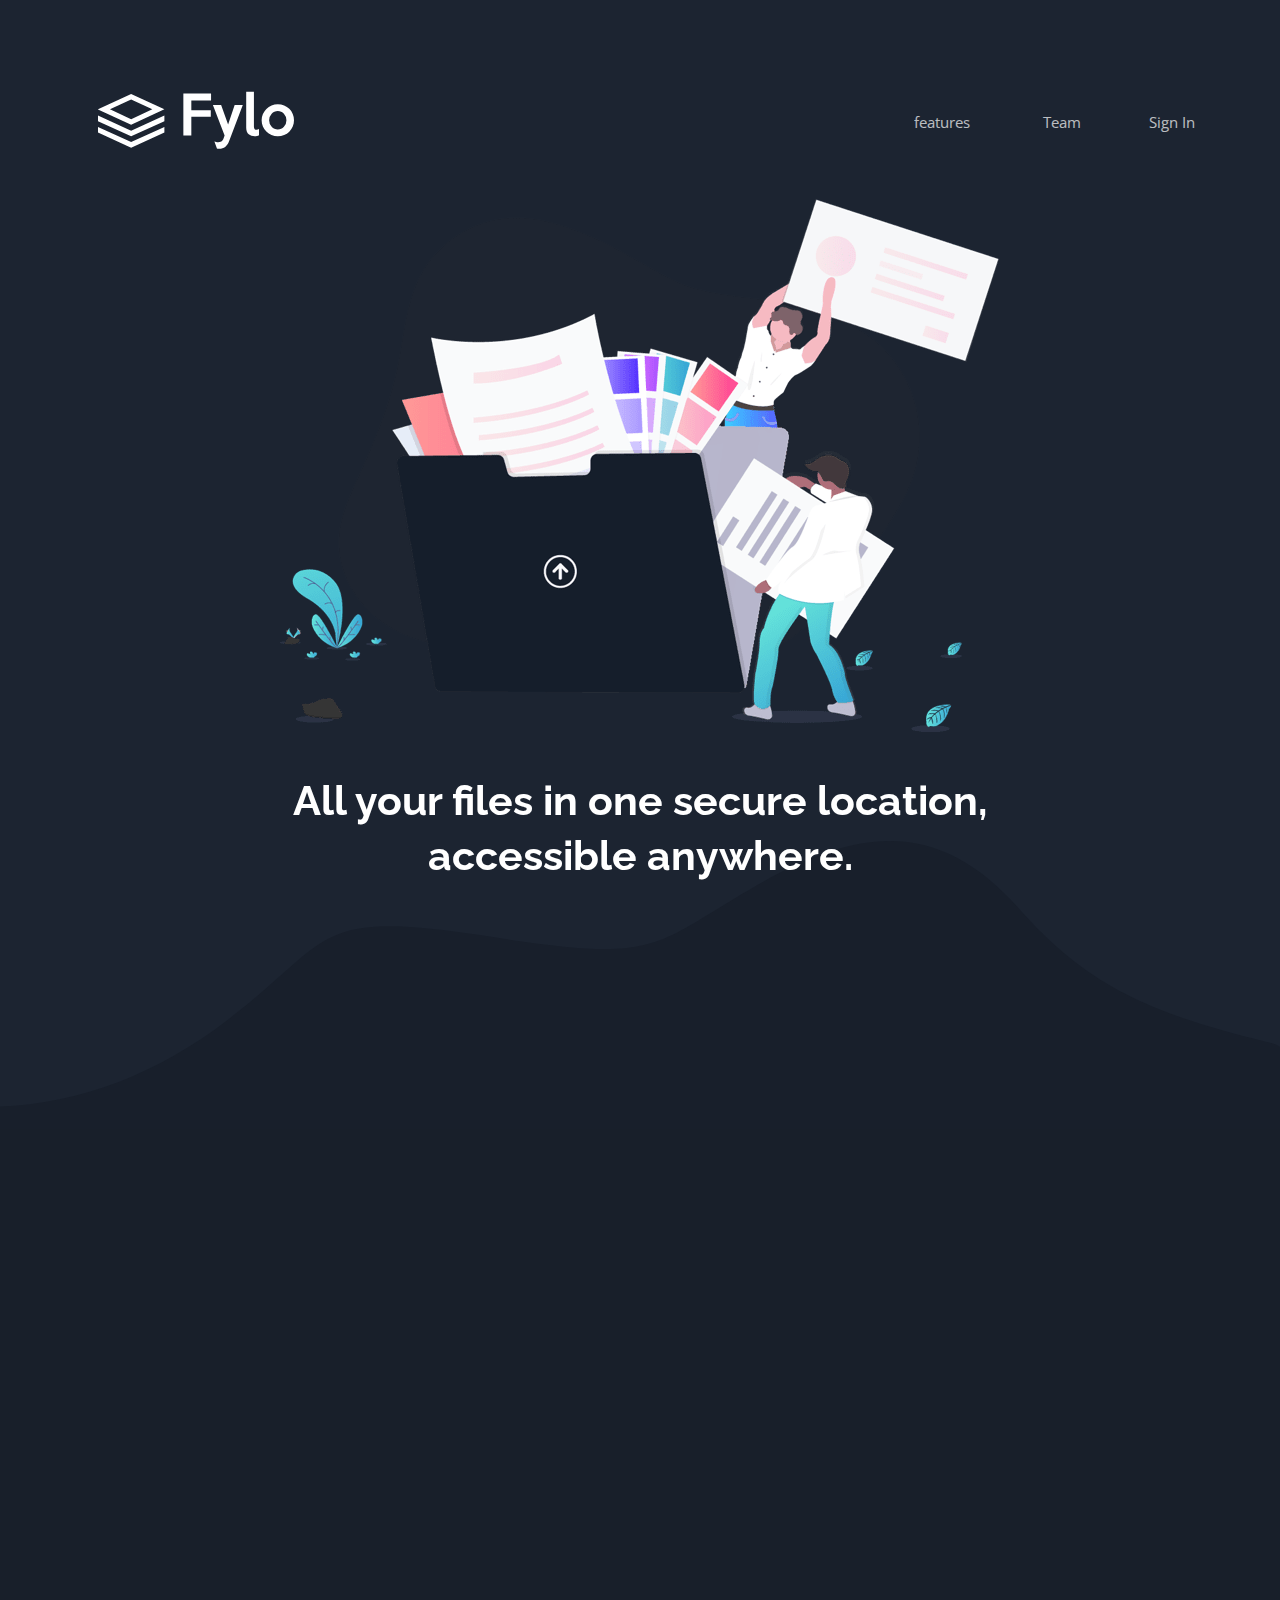
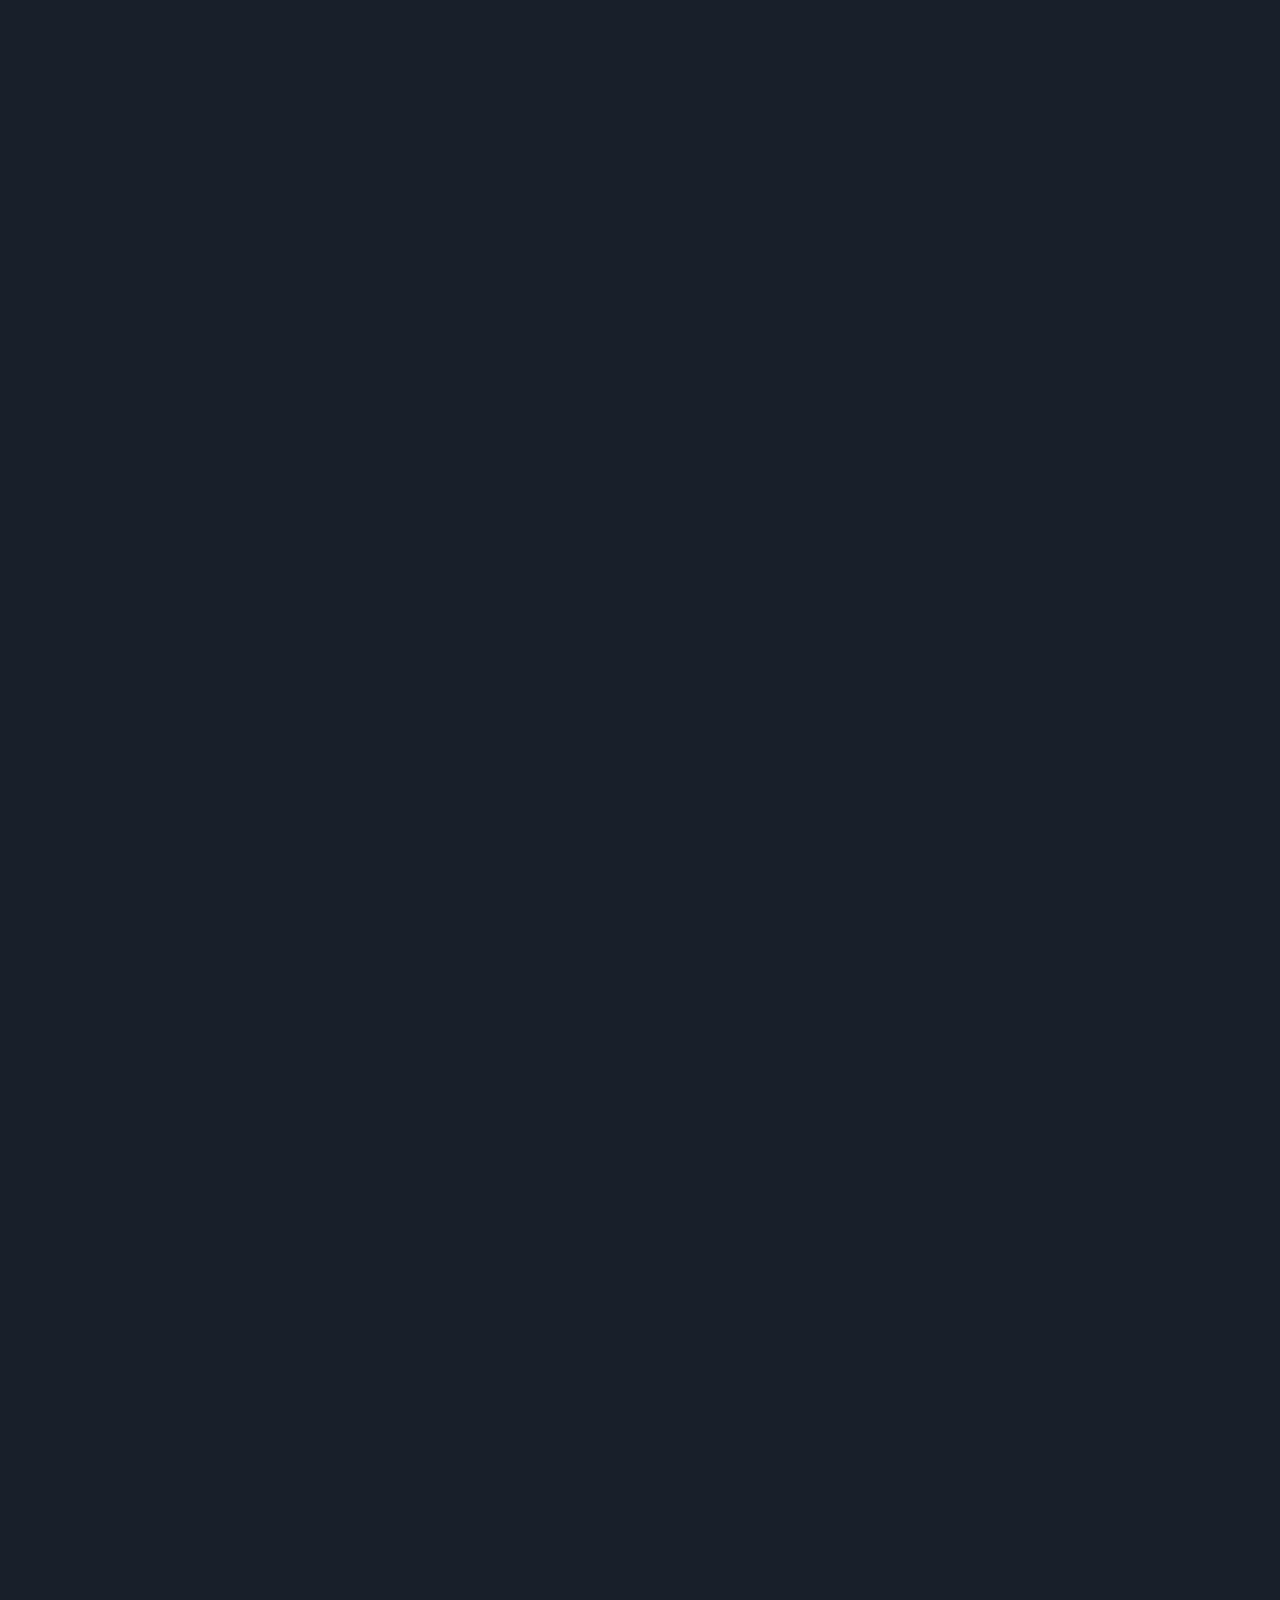
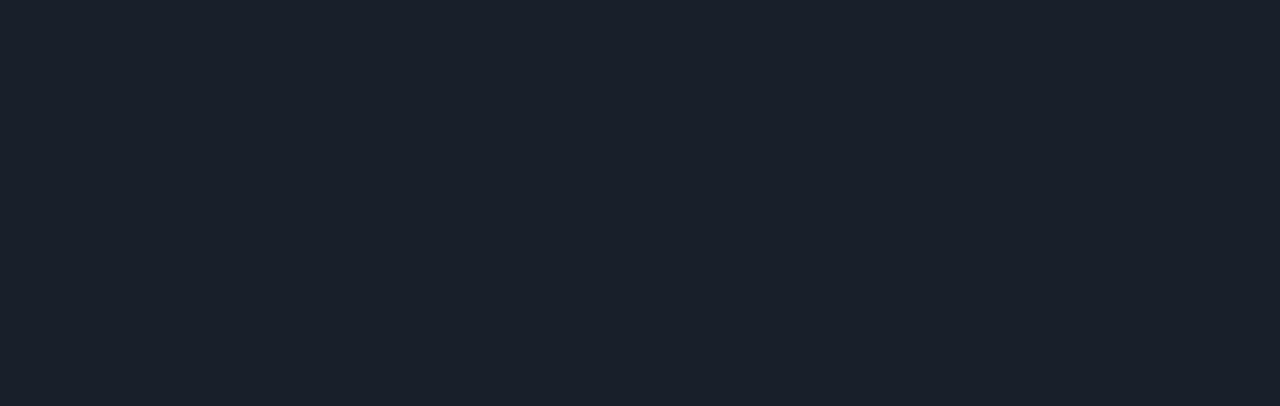
==== commit 7f4cbc46: "animation next step" ====
--- a/fylo-dark-theme-landing-page-master/index.html
+++ b/fylo-dark-theme-landing-page-master/index.html
@@ -32,18 +32,18 @@
     </title>
   </head>
   <body>
-    <header>
-      <img src="images/logo.svg" data-aos="fade-in" data-aos-duration="1500" alt="">
-
-      <ul class="ul-nav" data-aos="fade-in" data-aos-duration="1500" data-aos-delay="100">
-        <li>Features</li>
-        <li>Team</li>
-        <li>Sign In</li>
+    <header data-aos="fade-in" data-aos-duration="2000" data-aos-delay="300">
+      <img src="images/logo.svg" alt="">
+
+      <ul class="ul-nav">
+        <li><a href="#" title="features">features</a></li>
+        <li><a href="#" title="Team">Team</a></li>
+        <li><a href="#" title="Sign In">Sign In</a></li>
       </ul>
     </header>
 
     <main>
-      <section class="intro">
+      <section class="intro" data-aos="fade-in" data-aos-duration="2000" data-aos-delay="300">
         <img src="images/illustration-intro.png" data-aos="fade-in" data-aos-duration="2000" data-aos-delay="300" alt="">
         <h1 data-aos="fade-in" data-aos-delay="300" data-aos-duration="2500">All your files in one secure location, accessible anywhere.</h1>
         <p data-aos="fade-in" data-aos-duration="1500">
@@ -51,12 +51,12 @@
           Access them wherever you need, share and collaborate with friends
           family, and co-workers.
         </p>
-        <button class="get-started-btn" data-aos="fade-in" data-aos-duration="1500"
-        data-aos-once="true">Get Started</button>
+        <button class="get-started-btn" data-aos="fade-in"
+        data-aos-once="false"><a href="">Get Started</a></button>
       </section>
 
       <section class="advantage-presentation">
-        <div data-aos="fade-up">
+        <div data-aos="fade-up-left">
           <img src="images/icon-access-anywhere.svg" alt="">
           <h2>Access your files, anywhere</h2>
           <p>
@@ -65,7 +65,7 @@
           </p>
         </div>
 
-        <div data-aos="fade-up" data-aos-delay="500">
+        <div data-aos="fade-up" data-aos-delay="100">
           <img src="images/icon-security.svg" alt="">
           <h2>Security you can trust</h2>
           <p>
@@ -74,7 +74,7 @@
           </p>
         </div>
 
-        <div data-aos="fade-up" data-aos-duration="1000" data-aos-delay="300">
+        <div data-aos="fade-up">
           <img src="images/icon-collaboration.svg" alt="">
           <h2>Real-time collaboration</h2>
           <p>
@@ -83,7 +83,7 @@
           </p>
         </div>
 
-        <div data-aos="fade-up-left" data-aos-delay="500" data-aos-duration="1000">
+        <div data-aos="fade-up-left" data-aos-delay="200">
           <img src="images/icon-any-file.svg" alt="">
           <h2>Store any type of file</h2>
           <p>
@@ -95,19 +95,19 @@
       </section>
 
       <section class="summary">
-        <img class="stay-productive-img" src="images/illustration-stay-productive.png" alt="">
+        <img class="stay-productive-img" src="images/illustration-stay-productive.png" alt="" data-aos="fade-in" data-aos-duration="2000">
         <div>
-          <h2>Stay productive, wherever you are</h2>
-          <p class="align-start">
+          <h2 data-aos="zoom-in">Stay productive, wherever you are</h2>
+          <p class="align-start" data-aos="zoom-in">
             Never let location be an issue when accessing your files. Fylo has you
             covered for all of your file storage needs.
           </p>
-          <p class="align-start">
+          <p class="align-start" data-aos="zoom-in" data-aos-duration="2000">
             Securely share files and folders with friends, family and colleagues
             for live collaboration. No email attachments required.
           </p>
-          <button class="summary-btn">
-            See how Fylo works
+          <button class="summary-btn" data-aos="fade-in" data-aos-duration="3000">
+            <a href="">See how Fylo works</a>
             <img src="images/icon-arrow.svg" alt="">
           </button>
         </div>
@@ -115,7 +115,7 @@
     </main>
 
     <section class="reviews">
-      <div class="testimonials-cell">
+      <div class="testimonials-cell" data-aos="fade-right">
         <img class="quotes" src="images/bg-quotes.png" alt="">
         <p class="align-start">
           Fylo has improved our team productivity by an order of magnitude. Since
@@ -128,7 +128,7 @@
         </div>
       </div> 
 
-      <div class="testimonials-cell">
+      <div class="testimonials-cell" data-aos="fade-right" data-aos-duration="2000">
         <p class="align-start">
           Fylo has improved our team productivity
           by an order of magnitude. Since making the switch our team has become a
@@ -141,7 +141,7 @@
         </div>
       </div>
 
-      <div class="testimonials-cell">
+      <div class="testimonials-cell" data-aos="fade-right" data-aos-duration="2500">
         <p class="align-start">
           Fylo has improved our team productivity by an order of magnitude. Since
           making the switch our team has become a well-oiled collaboration machine.
@@ -154,8 +154,8 @@
       </div>
     </section>
 
-    <footer>
-      <div class="starter">
+    <footer data-aos="fade-in">
+      <div class="starter" data-aos="zoom-in">
         <h2>Get early access today</h2> 
         <p>
           It only takes a minute to sign up and our free
@@ -165,7 +165,7 @@
   
         <form>
           <input type="email" placeholder="email@example.com">
-          <button type="submit">Get Started For Free</button>
+          <button type="submit" data-aos="fade-in" data-aos-once="false">Get Started For Free</button>
         </form>
       </div>
       <img class="logo" src="images/logo.svg" alt="">
@@ -208,7 +208,7 @@
     <script>
       AOS.init({
         duration: 1500,
-        delay: 100
+        once: true,
       });
     </script>
   </body>
--- a/fylo-dark-theme-landing-page-master/main.css/style.css
+++ b/fylo-dark-theme-landing-page-master/main.css/style.css
@@ -57,6 +57,14 @@
   text-align: start;
 }
 
+a,
+a:link,
+a:hover,
+a:focus {
+  text-decoration: none;
+  color: white;
+}
+
 body {
   background-color: var(--main-background);
   min-height: 100vh;
--- a/fylo-dark-theme-landing-page-master/main.css/header.css
+++ b/fylo-dark-theme-landing-page-master/main.css/header.css
@@ -28,8 +28,23 @@
     opacity: 0.7;
     display: inline-block;
     margin-top: clamp(0.5rem, 0.0946rem + 1.7297vw, 1.5rem);
-    margin-right: clamp(0.5rem, -1.1216rem + 6.9189vw, 4.5rem);
+    margin-right: clamp(0.5rem, -1.1216rem + 6.9189vw, 4.3rem);
   }
+
+  .ul-nav li a:hover {
+    font-weight: var(--fw-bold);
+    text-decoration: underline;
+    cursor: pointer;
+}
+
+  .ul-nav li a::before {
+    display: block;
+    content: attr(title);
+    font-weight: var(--fw-bold);
+    height: 0;
+    overflow: hidden;
+    visibility: hidden;
+}
 
   @media (min-width: 1440px) {
     header {
--- a/fylo-dark-theme-landing-page-master/main.css/intro.css
+++ b/fylo-dark-theme-landing-page-master/main.css/intro.css
@@ -63,6 +63,11 @@
     border-radius: 5rem;
     box-shadow: 0.1rem 0.2rem 0.7rem -0.3rem #000;
   }
+
+  .get-started-btn:hover {
+    cursor: pointer;
+    background: var(--Cyan-inside-call-to-action-gradient);
+  }
   
   @media (min-width: 600px) {
     .get-started-btn {
--- a/fylo-dark-theme-landing-page-master/main.css/summary.css
+++ b/fylo-dark-theme-landing-page-master/main.css/summary.css
@@ -21,7 +21,7 @@
   }
   
   .summary-btn {
-    color: var(--Cyan-inside-call-to-action-gradient);
+    
     font-size: clamp(0.85rem, 0.6697rem + 0.7692vw, 1.15rem);
     display: flex;
     align-items: center;
@@ -34,6 +34,10 @@
     background-color: rgba(0, 0, 255, 0);
     border: none;
     border-bottom: 1px solid var(--Cyan-inside-call-to-action-gradient);
+  }
+
+  .summary-btn a {
+    color: var(--Cyan-inside-call-to-action-gradient);
   }
   
   .summary-btn img {
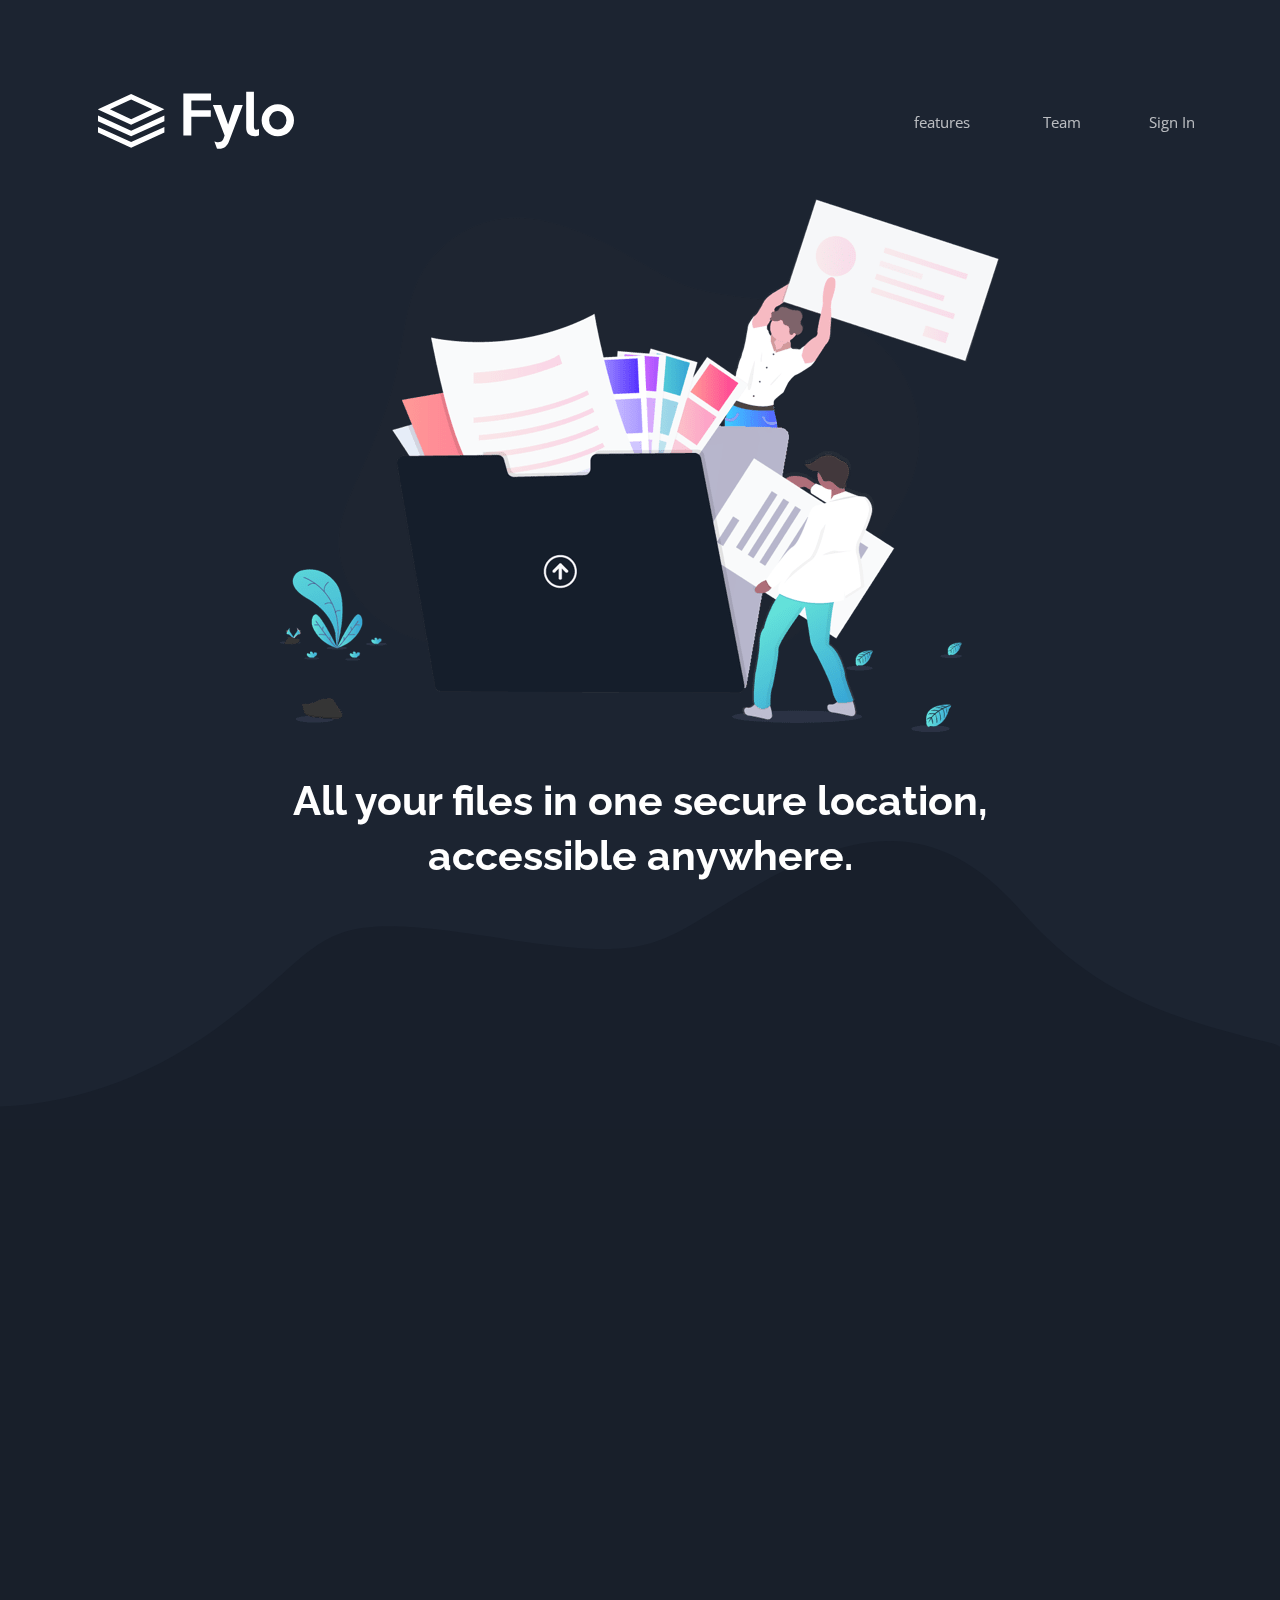
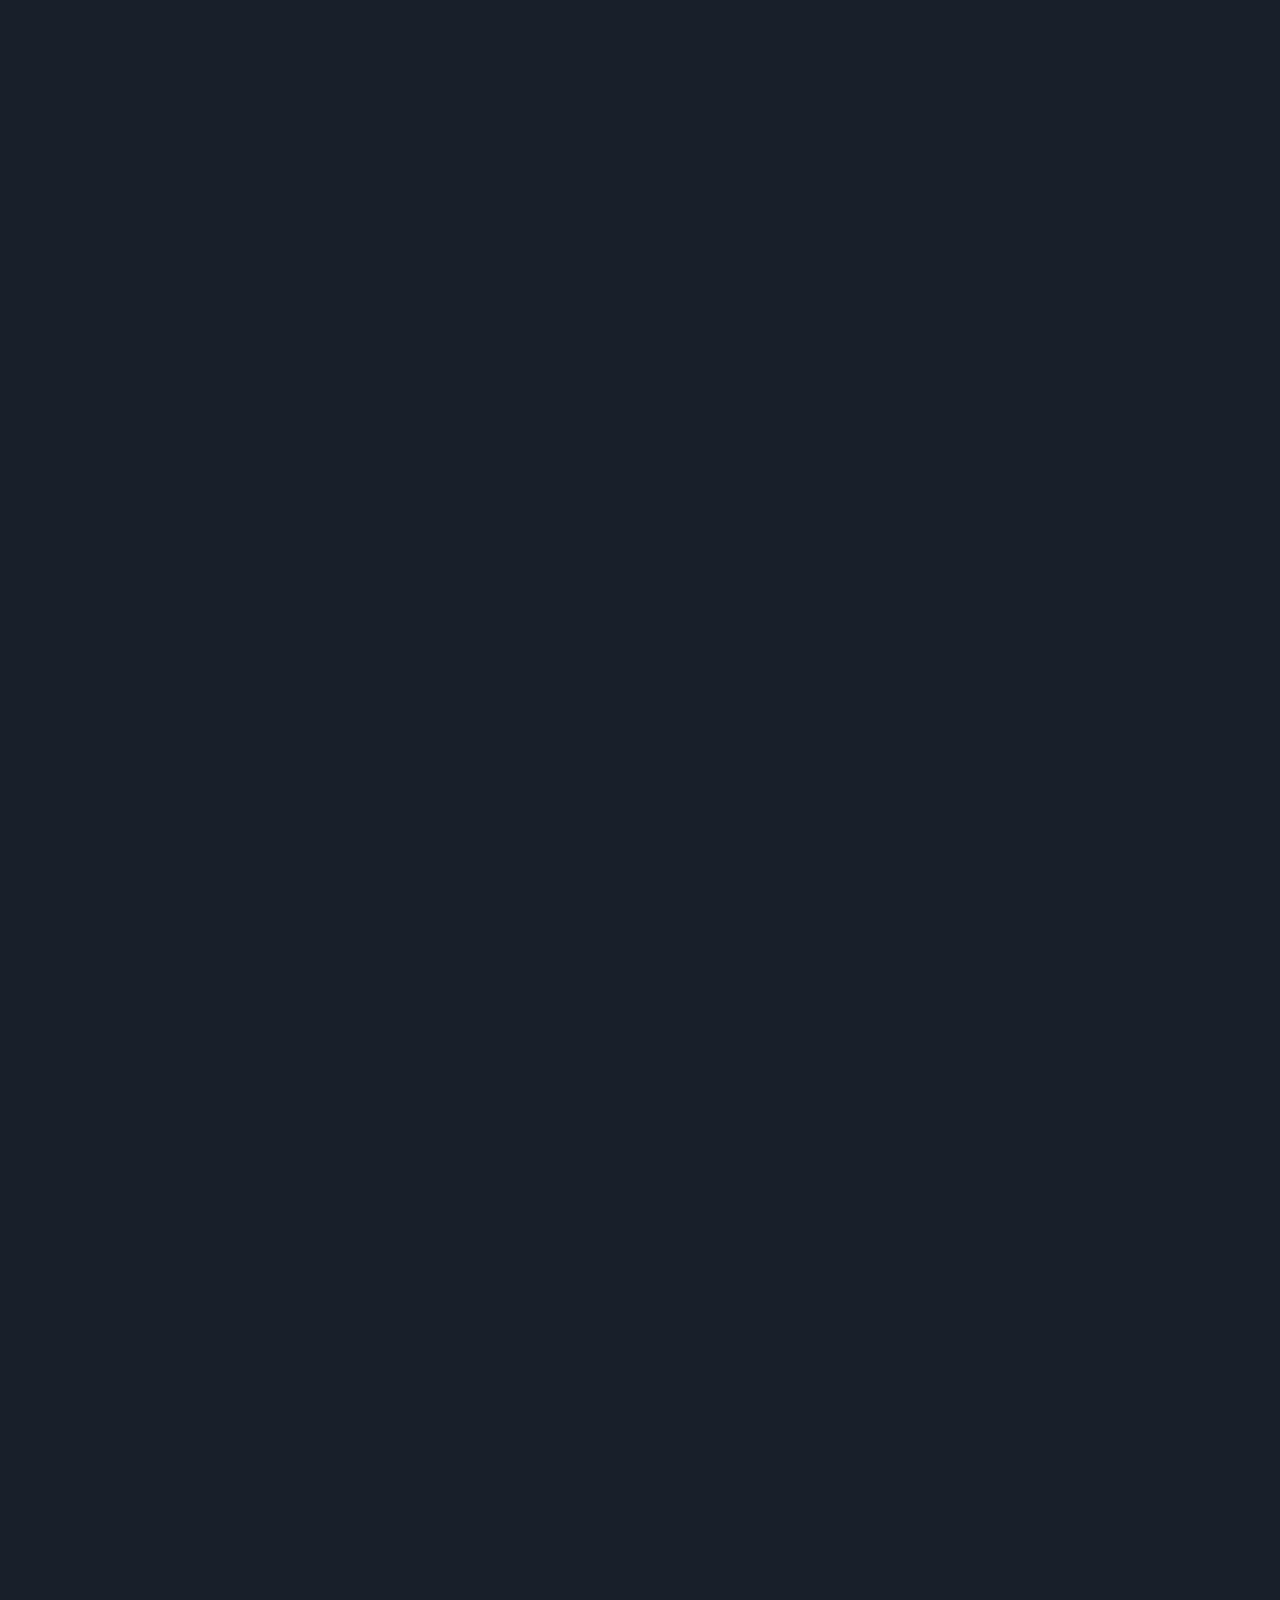
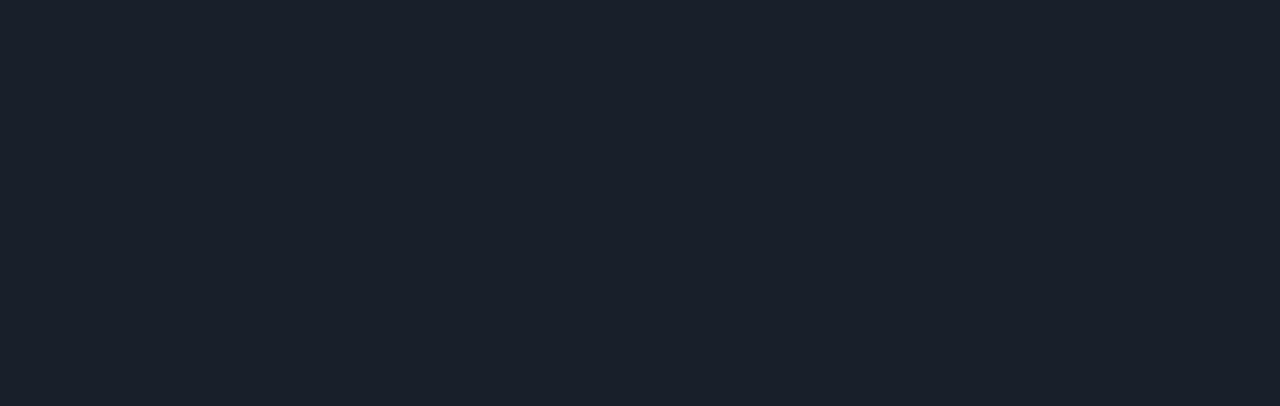
==== commit 73726e45: "fun with animation" ====
--- a/fylo-dark-theme-landing-page-master/index.html
+++ b/fylo-dark-theme-landing-page-master/index.html
@@ -18,7 +18,7 @@
       href="https://fonts.googleapis.com/css2?family=Open+Sans:wght@400;700&family=Raleway:wght@400;700&display=swap"
       rel="stylesheet"
     />
-    <link rel="stylesheet" href="https://unpkg.com/aos@next/dist/aos.css" />
+    <link rel="stylesheet" href="aos.css" />
 
     <link
       rel="icon"
@@ -32,10 +32,10 @@
     </title>
   </head>
   <body>
-    <header data-aos="fade-in" data-aos-duration="2000" data-aos-delay="300">
-      <img src="images/logo.svg" alt="">
-
-      <ul class="ul-nav">
+    <header>
+      <img src="images/logo.svg" data-aos="fade-down" data-aos-duration="500" data-aos-easing="ease-out" alt="">
+
+      <ul class="ul-nav" data-aos="fade-down" data-aos-duration="500" data-aos-easing="ease-out">
         <li><a href="#" title="features">features</a></li>
         <li><a href="#" title="Team">Team</a></li>
         <li><a href="#" title="Sign In">Sign In</a></li>
@@ -43,20 +43,20 @@
     </header>
 
     <main>
-      <section class="intro" data-aos="fade-in" data-aos-duration="2000" data-aos-delay="300">
-        <img src="images/illustration-intro.png" data-aos="fade-in" data-aos-duration="2000" data-aos-delay="300" alt="">
-        <h1 data-aos="fade-in" data-aos-delay="300" data-aos-duration="2500">All your files in one secure location, accessible anywhere.</h1>
-        <p data-aos="fade-in" data-aos-duration="1500">
+      <section class="intro">
+        <img src="images/illustration-intro.png" data-aos="fade-up" data-aos-duration="700" data-aos-easing="ease-out" data-aos-delay="500" alt="">
+        <h1 data-aos="zoom-in" data-aos-duration="800" data-aos-delay="1200">All your files in one secure location, accessible anywhere.</h1>
+        <p data-aos="zoom-in" data-aos-duration="1000" data-aos-offset="200">
           Fylo stores all your most important files in one secure location.
           Access them wherever you need, share and collaborate with friends
           family, and co-workers.
         </p>
-        <button class="get-started-btn" data-aos="fade-in"
-        data-aos-once="false"><a href="">Get Started</a></button>
+        <button class="get-started-btn" data-aos="fade-up" data-aos-offset="100" data-aos-duration="1000" data-aos-once="false"
+        ><a href="">Get Started</a></button>
       </section>
 
       <section class="advantage-presentation">
-        <div data-aos="fade-up-left">
+        <div data-aos="fade-up" data-aos-offset="200">
           <img src="images/icon-access-anywhere.svg" alt="">
           <h2>Access your files, anywhere</h2>
           <p>
@@ -65,7 +65,7 @@
           </p>
         </div>
 
-        <div data-aos="fade-up" data-aos-delay="100">
+        <div data-aos="fade-up" data-aos-offset="350">
           <img src="images/icon-security.svg" alt="">
           <h2>Security you can trust</h2>
           <p>
@@ -74,7 +74,7 @@
           </p>
         </div>
 
-        <div data-aos="fade-up">
+        <div data-aos="fade-up" data-aos-offset="200">
           <img src="images/icon-collaboration.svg" alt="">
           <h2>Real-time collaboration</h2>
           <p>
@@ -83,7 +83,7 @@
           </p>
         </div>
 
-        <div data-aos="fade-up-left" data-aos-delay="200">
+        <div data-aos="fade-up" data-aos-offset="350">
           <img src="images/icon-any-file.svg" alt="">
           <h2>Store any type of file</h2>
           <p>
@@ -207,7 +207,6 @@
     <script src="https://unpkg.com/aos@next/dist/aos.js"></script>
     <script>
       AOS.init({
-        duration: 1500,
         once: true,
       });
     </script>
--- a/fylo-dark-theme-landing-page-master/main.css/intro.css
+++ b/fylo-dark-theme-landing-page-master/main.css/intro.css
@@ -62,6 +62,7 @@
     border: none;
     border-radius: 5rem;
     box-shadow: 0.1rem 0.2rem 0.7rem -0.3rem #000;
+    /* transition: background 0.7s ease; */
   }
 
   .get-started-btn:hover {
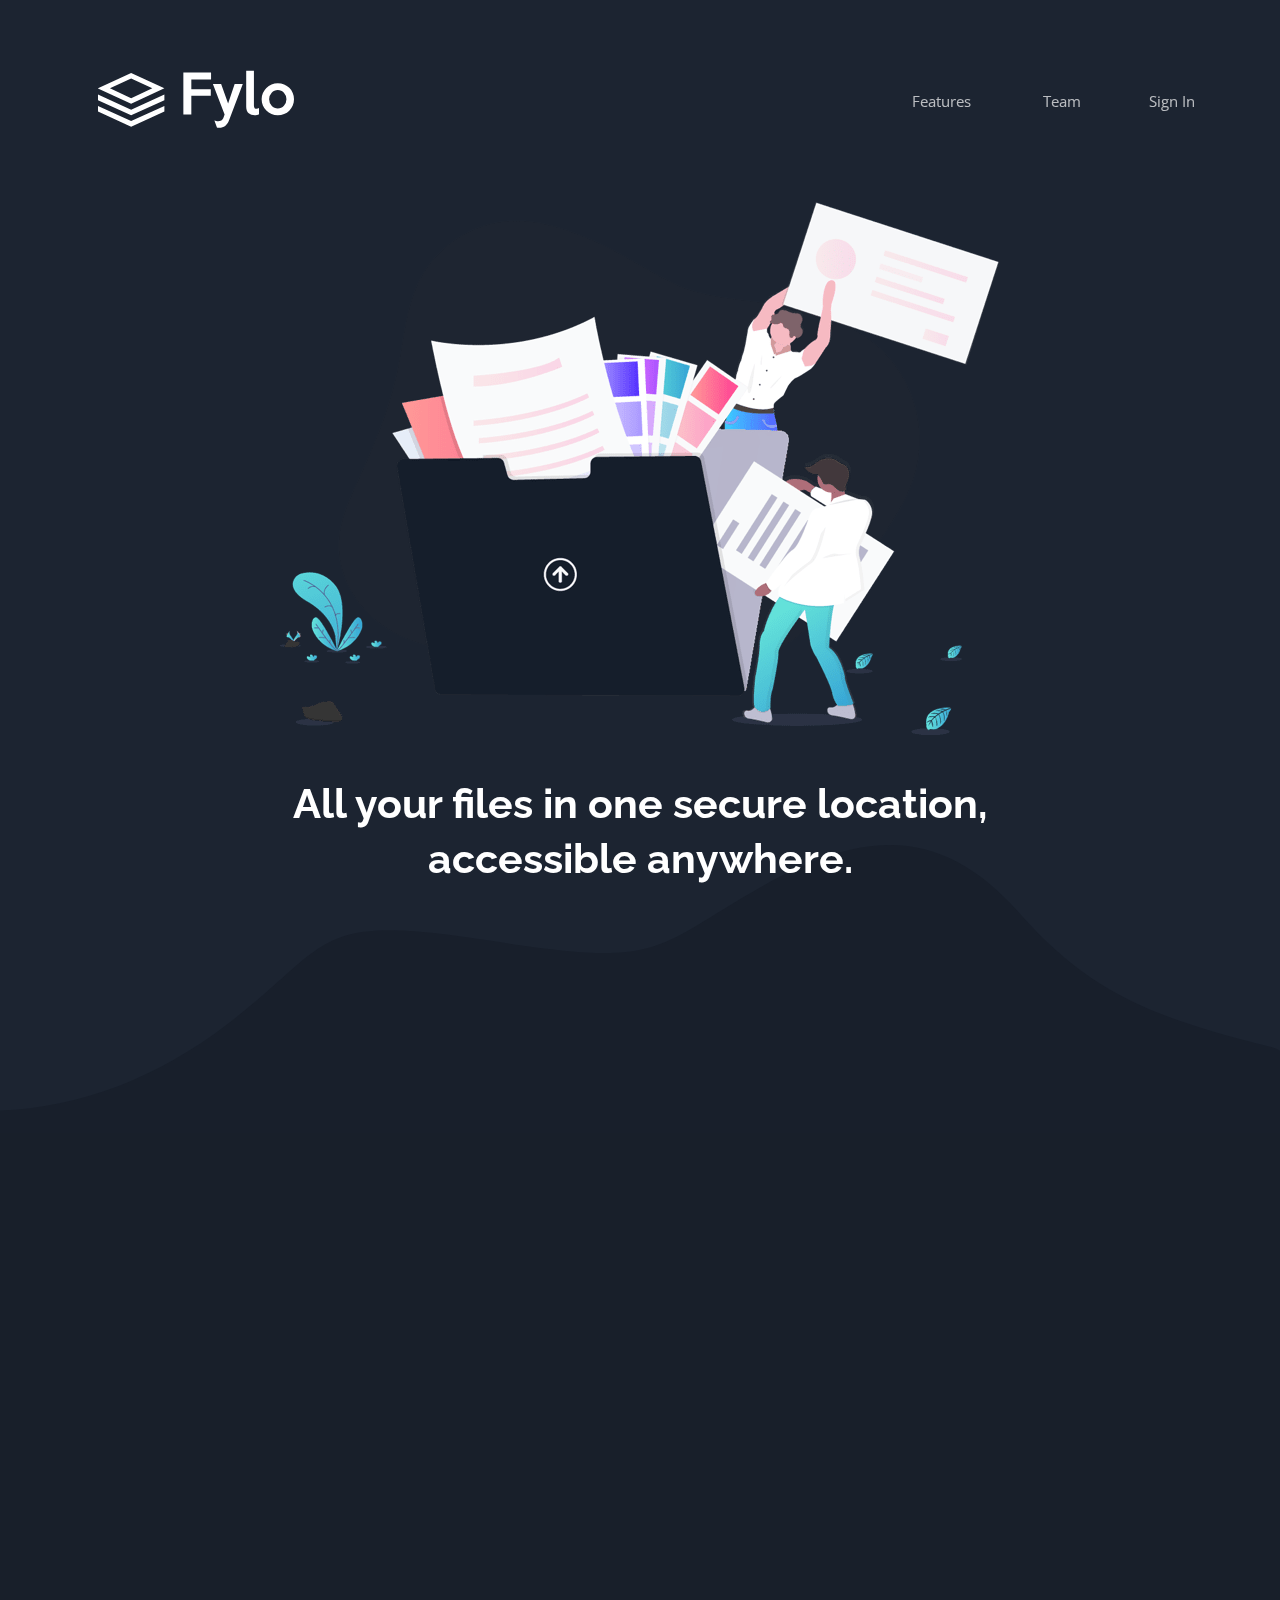
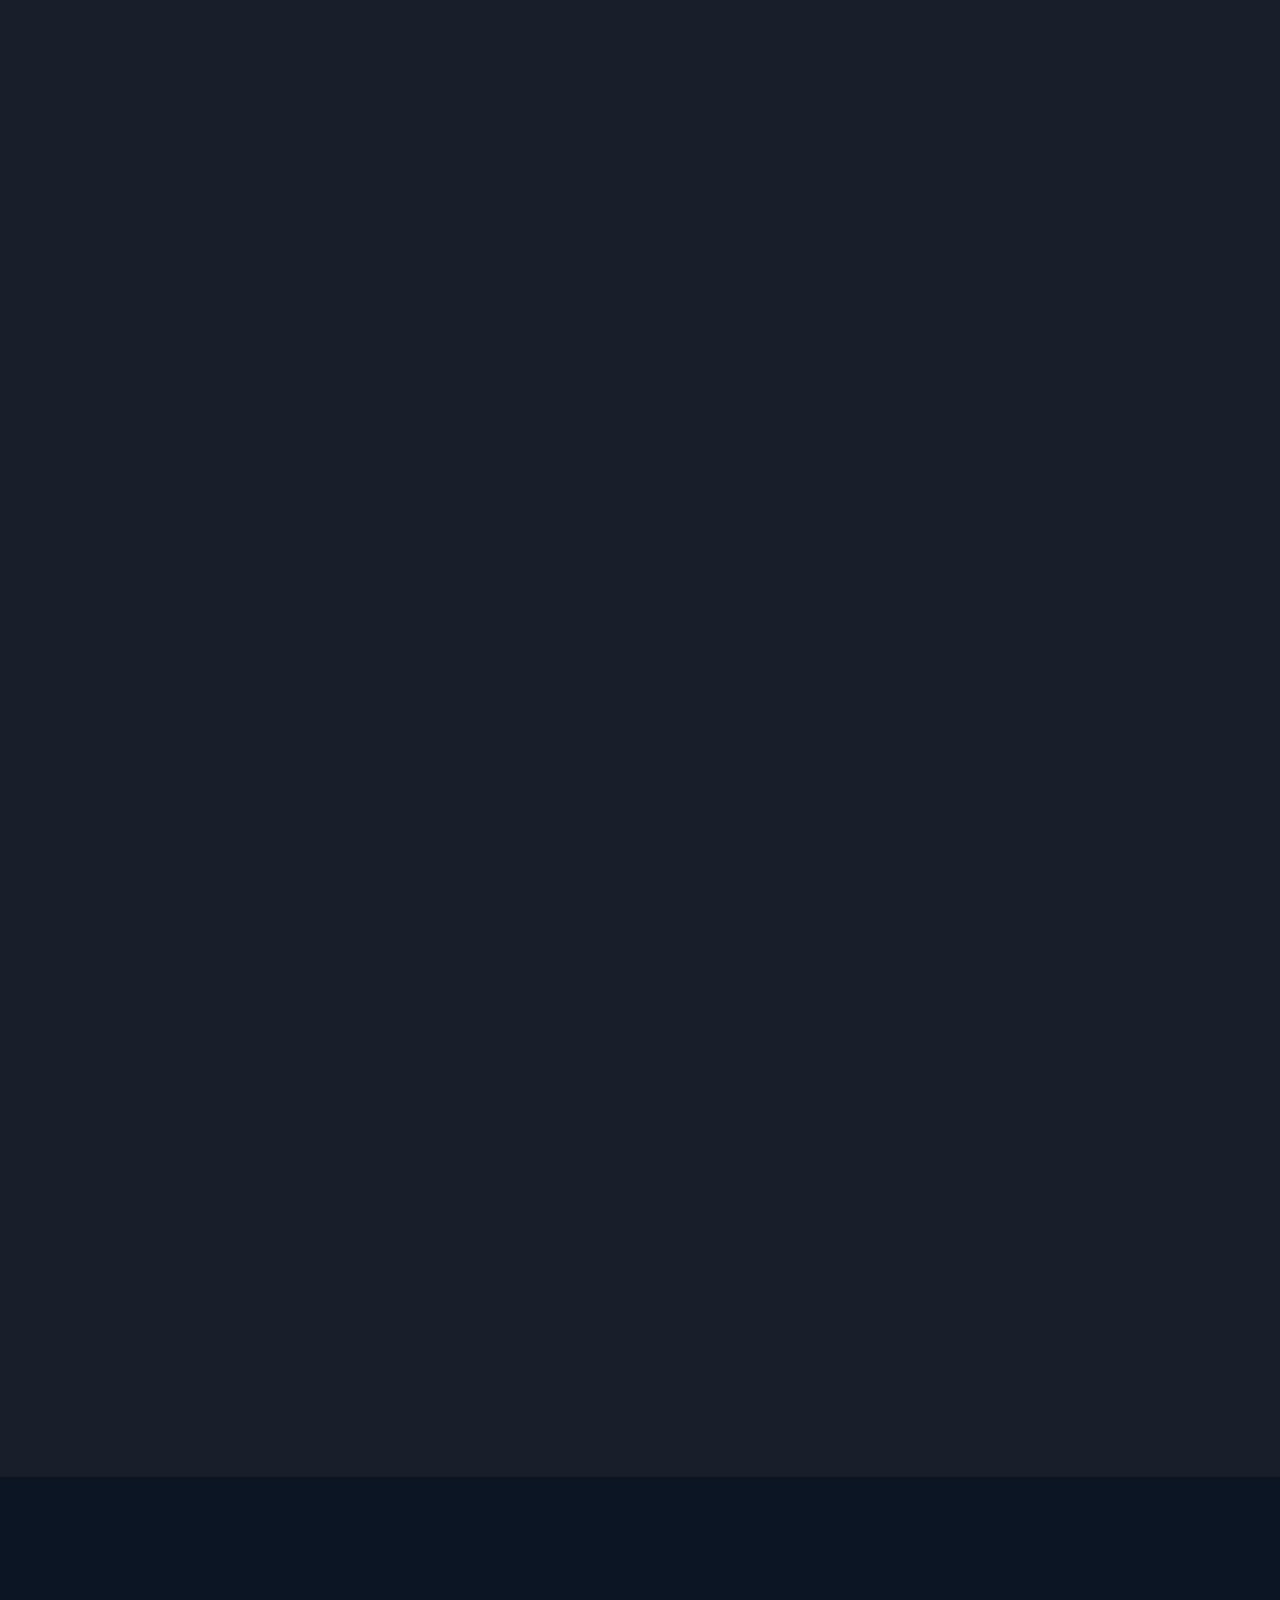
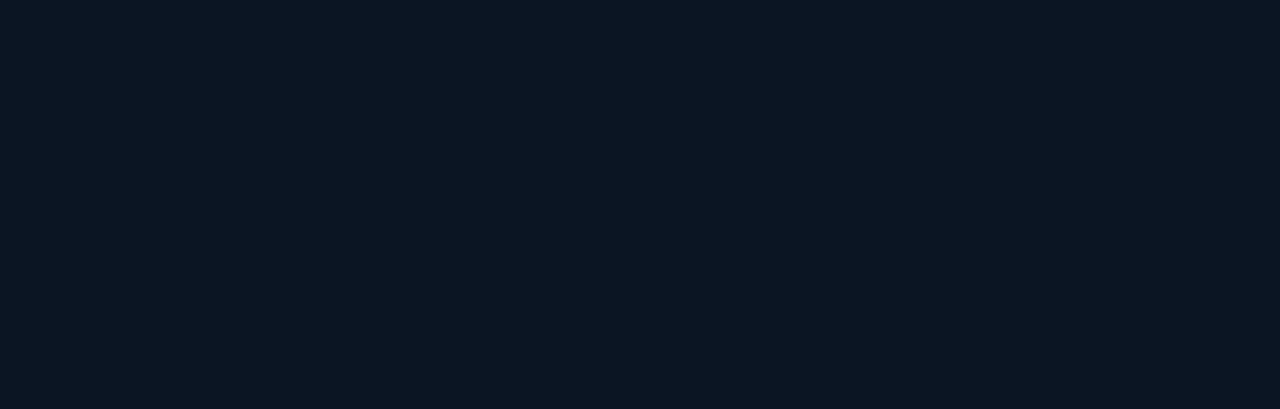
==== commit 3e4a3671: "fun with animation" ====
--- a/fylo-dark-theme-landing-page-master/index.html
+++ b/fylo-dark-theme-landing-page-master/index.html
@@ -33,30 +33,32 @@
   </head>
   <body>
     <header>
-      <img src="images/logo.svg" data-aos="fade-down" data-aos-duration="500" data-aos-easing="ease-out" alt="">
+      <a href="#"><img src="images/logo.svg" data-aos="fade-down" data-aos-duration="500" data-aos-easing="ease-out" alt=""></a>
 
       <ul class="ul-nav" data-aos="fade-down" data-aos-duration="500" data-aos-easing="ease-out">
-        <li><a href="#" title="features">features</a></li>
-        <li><a href="#" title="Team">Team</a></li>
-        <li><a href="#" title="Sign In">Sign In</a></li>
+        <li><a href="#" title="Features"><span>Features</span></a></li>
+        <li><a href="#" title="Team"><span>Team</span></a></li>
+        <li><a href="#" title="Sign In"><span>Sign In</span></a></li>
       </ul>
     </header>
 
     <main>
       <section class="intro">
         <img src="images/illustration-intro.png" data-aos="fade-up" data-aos-duration="700" data-aos-easing="ease-out" data-aos-delay="500" alt="">
-        <h1 data-aos="zoom-in" data-aos-duration="800" data-aos-delay="1200">All your files in one secure location, accessible anywhere.</h1>
-        <p data-aos="zoom-in" data-aos-duration="1000" data-aos-offset="200">
+        <h1 data-aos="zoom-in" data-aos-duration="400" data-aos-delay="1200" data-aos-easing="ease-out">All your files in one secure location, accessible anywhere.</h1>
+        <p data-aos="fade-up" data-aos-duration="700" data-aos-easing="ease-out" data-aos-offset="200">
           Fylo stores all your most important files in one secure location.
           Access them wherever you need, share and collaborate with friends
           family, and co-workers.
         </p>
-        <button class="get-started-btn" data-aos="fade-up" data-aos-offset="100" data-aos-duration="1000" data-aos-once="false"
-        ><a href="">Get Started</a></button>
+        <div class="transition-function-container" data-aos="fade-up" data-aos-duration="700" data-aos-easing="ease-out" data-aos-offset="150" data-aos-once="false">
+          <button class="get-started-btn" 
+          ><a href="">Get Started</a></button>
+        </div>
       </section>
 
       <section class="advantage-presentation">
-        <div data-aos="fade-up" data-aos-offset="200">
+        <div data-aos="fade-up" data-aos-duration="700" data-aos-easing="ease-out" data-aos-offset="150">
           <img src="images/icon-access-anywhere.svg" alt="">
           <h2>Access your files, anywhere</h2>
           <p>
@@ -65,7 +67,7 @@
           </p>
         </div>
 
-        <div data-aos="fade-up" data-aos-offset="350">
+        <div data-aos="fade-up" data-aos-duration="700" data-aos-easing="ease-out" data-aos-offset="250">
           <img src="images/icon-security.svg" alt="">
           <h2>Security you can trust</h2>
           <p>
@@ -74,7 +76,7 @@
           </p>
         </div>
 
-        <div data-aos="fade-up" data-aos-offset="200">
+        <div data-aos="fade-up" data-aos-duration="700" data-aos-easing="ease-out" data-aos-offset="150">
           <img src="images/icon-collaboration.svg" alt="">
           <h2>Real-time collaboration</h2>
           <p>
@@ -83,7 +85,7 @@
           </p>
         </div>
 
-        <div data-aos="fade-up" data-aos-offset="350">
+        <div data-aos="fade-up" data-aos-duration="700" data-aos-easing="ease-out" data-aos-offset="250">
           <img src="images/icon-any-file.svg" alt="">
           <h2>Store any type of file</h2>
           <p>
@@ -95,27 +97,35 @@
       </section>
 
       <section class="summary">
-        <img class="stay-productive-img" src="images/illustration-stay-productive.png" alt="" data-aos="fade-in" data-aos-duration="2000">
+        <img class="stay-productive-img" src="images/illustration-stay-productive.png" alt="" data-aos="fade-right" data-aos-duration="700" data-aos-easing="ease-out" data-aos-offset="225">
         <div>
-          <h2 data-aos="zoom-in">Stay productive, wherever you are</h2>
-          <p class="align-start" data-aos="zoom-in">
-            Never let location be an issue when accessing your files. Fylo has you
-            covered for all of your file storage needs.
-          </p>
-          <p class="align-start" data-aos="zoom-in" data-aos-duration="2000">
-            Securely share files and folders with friends, family and colleagues
-            for live collaboration. No email attachments required.
-          </p>
-          <button class="summary-btn" data-aos="fade-in" data-aos-duration="3000">
-            <a href="">See how Fylo works</a>
-            <img src="images/icon-arrow.svg" alt="">
-          </button>
+          <div data-aos="fade-up" data-aos-duration="500" data-aos-easing="ease-out">
+          <h2>Stay productive, wherever you are</h2>
+          
+            <p class="align-start">
+              Never let location be an issue when accessing your files. Fylo has you
+              covered for all of your file storage needs.
+            </p>
+            <p class="align-start" >
+              Securely share files and folders with friends, family and colleagues
+              for live collaboration. No email attachments required.
+            </p>
+          </div>
+          <div class="transition-function-container">
+            <button class="summary-btn" data-aos="fade-right" data-aos-duration="700" data-aos-easing="ease-out"
+            data-aos-offset="100">
+              <a href="">See how Fylo works
+                <svg width="16" height="16" xmlns="http://www.w3.org/2000/svg" xmlns:xlink="http://www.w3.org/1999/xlink"><defs><circle id="b" cx="6" cy="6" r="6"/><filter x="-25%" y="-25%" width="150%" height="150%" filterUnits="objectBoundingBox" id="a"><feOffset in="SourceAlpha" result="shadowOffsetOuter1"/><feGaussianBlur stdDeviation="1" in="shadowOffsetOuter1" result="shadowBlurOuter1"/><feColorMatrix values="0 0 0 0 0.384313725 0 0 0 0 0.878431373 0 0 0 0 0.850980392 0 0 0 0.811141304 0" in="shadowBlurOuter1"/></filter></defs><g fill="none" fill-rule="evenodd"><g transform="translate(2 2)"><use fill="#000" filter="url(#a)" xlink:href="#b"/><use fill="#62E0D9" xlink:href="#b"/></g><path d="M8.582 6l-.363.35 1.452 1.4H5.333v.5h4.338L8.22 9.65l.363.35 2.074-2z" fill="#1B2330"/></g></svg>
+              </a>
+              
+            </button>
+          </div>
         </div>
       </section>
     </main>
 
-    <section class="reviews">
-      <div class="testimonials-cell" data-aos="fade-right">
+    <section class="reviews" data-aos="fade-right">
+      <div class="testimonials-cell" >
         <img class="quotes" src="images/bg-quotes.png" alt="">
         <p class="align-start">
           Fylo has improved our team productivity by an order of magnitude. Since
@@ -128,7 +138,7 @@
         </div>
       </div> 
 
-      <div class="testimonials-cell" data-aos="fade-right" data-aos-duration="2000">
+      <div class="testimonials-cell" data-aos="fade-right" data-aos-delay="50">
         <p class="align-start">
           Fylo has improved our team productivity
           by an order of magnitude. Since making the switch our team has become a
@@ -141,7 +151,7 @@
         </div>
       </div>
 
-      <div class="testimonials-cell" data-aos="fade-right" data-aos-duration="2500">
+      <div class="testimonials-cell" data-aos="fade-right" data-aos-delay="100">
         <p class="align-start">
           Fylo has improved our team productivity by an order of magnitude. Since
           making the switch our team has become a well-oiled collaboration machine.
@@ -154,8 +164,8 @@
       </div>
     </section>
 
-    <footer data-aos="fade-in">
-      <div class="starter" data-aos="zoom-in">
+    <footer>
+      <div class="starter" data-aos="zoom-in" data-aos-offset="250" data-aos-duration="400" data-aos-easing="ease-out">
         <h2>Get early access today</h2> 
         <p>
           It only takes a minute to sign up and our free
@@ -165,38 +175,40 @@
   
         <form>
           <input type="email" placeholder="email@example.com">
-          <button type="submit" data-aos="fade-in" data-aos-once="false">Get Started For Free</button>
+          <div class="form-button-container" data-aos="fade-right" data-aos-duration="700" data-aos-easing="ease-out" data-aos-once="false">
+            <button type="submit">Get Started For Free</button>
+          </div>
         </form>
       </div>
-      <img class="logo" src="images/logo.svg" alt="">
-
-
-      <ul class="contact-details">
-      <li><img src="images/icon-location.svg" alt=""></li>
+      <a class="logo" href="#"><img src="images/logo.svg" alt="" data-aos="fade-down" data-aos-duration="500" data-aos-easing="ease-out"></a>
+
+
+      <ul class="contact-details" data-aos="fade-down" data-aos-duration="500" data-aos-easing="ease-out">
+      <li><a href="#"><img src="images/icon-location.svg" alt=""></a></li>
         <li>
           Lorem ipsum dolor sit amet, consectetur adipiscing elit, sed do eiusmod
           tempor incididunt ut labore et dolore magna aliqua
         </li>
-        <li><img src="images/icon-phone.svg" alt=""></li>
-        <li>+1-543-123-4567</li>
-        <li><img src="images/icon-email.svg" alt=""></li>
-        <li>example@fylo.com</li>
-      </ul>
-
-      <ul class="about-us" data-spacing="large">
-        <li>About Us</li>
-        <li>Jobs</li> 
-        <li>Press</li> 
-        <li>Blog</li>
-      </ul>
-
-      <ul class="contact-us">
-        <li>Contact Us</li> 
-        <li>Terms</li> 
-        <li>Privacy</li>
-      </ul>
-
-      <div class="media">
+        <li><a href="#"><img src="images/icon-phone.svg" alt=""></a></li>
+        <li><a href="#"><span>+1-543-123-4567</span></a></li>
+        <li><a href="#"><img src="images/icon-email.svg" alt=""></a></li>
+        <li><a href="#"><span>example@fylo.com</span></a></li>
+      </ul>
+
+      <ul class="about-us" data-aos="fade-down" data-aos-duration="500" data-aos-easing="ease-out">
+        <li><a href="#"><span>About Us</span></a></li>
+        <li><a href="#"><span>Jobs</span></a></li> 
+        <li><a href="#"><span>Press</span></a></li> 
+        <li><a href="#"><span>Blog</span></a></li>
+      </ul>
+
+      <ul class="contact-us" data-aos="fade-down" data-aos-duration="500" data-aos-easing="ease-out">
+        <li><a href="#"><span>Contact Us</span></a></li> 
+        <li><a href="#"><span>Terms</span></a></li> 
+        <li><a href="#"><span>Privacy</span></a></li>
+      </ul>
+
+      <div class="media" data-aos="fade-down" data-aos-duration="500" data-aos-easing="ease-out">
         <i class="icon-facebook-1"></i>
         <i class="icon-twitter"></i>
         <i class="icon-instagram"></i>
--- a/fylo-dark-theme-landing-page-master/main.css/header.css
+++ b/fylo-dark-theme-landing-page-master/main.css/header.css
@@ -6,8 +6,8 @@
     clamp(1.5rem, -0.7297rem + 9.5135vw, 7rem) 
     1.5rem;
     padding-block: 
-    clamp(1.5rem, -0.527rem + 8.6486vw, 6.5rem) 
-    1.5rem;
+    clamp(1.5rem, -0.527rem + 8.6486vw, 5rem) 
+    3.25rem;
   }
   
   header img {
--- a/fylo-dark-theme-landing-page-master/main.css/intro.css
+++ b/fylo-dark-theme-landing-page-master/main.css/intro.css
@@ -46,6 +46,10 @@
   .intro p {
     padding-block: 1rem 2rem;
   }
+
+  .transition-function-container {
+    justify-self: center;
+  }
   
   .get-started-btn {
     color: var(--White);
@@ -62,12 +66,29 @@
     border: none;
     border-radius: 5rem;
     box-shadow: 0.1rem 0.2rem 0.7rem -0.3rem #000;
-    /* transition: background 0.7s ease; */
+    /* transition: background 4s ease; */
+    z-index: 1;
+    position: relative;
   }
 
-  .get-started-btn:hover {
+  .get-started-btn::before {
+    content: "";
+    position: absolute;
+    top: 0;
+    left: 0;
+    width: 100%;
+    height: 100%;
+    border-radius: 5rem;
+    background: var(--Cyan-inside-call-to-action-gradient);
+    opacity: 0;
+    transition: opacity 0.3s ease-out ;
+    z-index: -1;
+  }
+
+  .get-started-btn:hover::before {
+    transform: scale(1.01);
+    opacity: 1;
     cursor: pointer;
-    background: var(--Cyan-inside-call-to-action-gradient);
   }
   
   @media (min-width: 600px) {
--- a/fylo-dark-theme-landing-page-master/main.css/summary.css
+++ b/fylo-dark-theme-landing-page-master/main.css/summary.css
@@ -27,7 +27,7 @@
     align-items: center;
     justify-content: center;
     justify-self: start;
-    padding: 0 0 0.5rem 0;
+    padding: 0 0 0.2rem 0;
     margin: 0;
     white-space: nowrap;
     text-align: start;
@@ -38,10 +38,30 @@
 
   .summary-btn a {
     color: var(--Cyan-inside-call-to-action-gradient);
+    display: flex;
+    align-items: center;
+    gap: 0.5rem;
+    transition: all 0.1s ease-in-out;
+  }
+
+svg use {
+  transition: all 0.1s ease-in-out;
+}
+
+  .summary-btn:hover {
+    border-bottom: 1px solid white;
+    cursor: pointer;
+    opacity: 0.9;
   }
   
-  .summary-btn img {
-    padding-left: 0.5rem ;
+  .summary-btn:hover a {
+    color: white;
+    opacity: 0.9;
+  }
+
+  .summary-btn:hover svg use {
+    fill: white;
+    opacity: 0.9;
   }
 
   @media (min-width: 1000px) {
--- a/fylo-dark-theme-landing-page-master/main.css/footer.css
+++ b/fylo-dark-theme-landing-page-master/main.css/footer.css
@@ -67,8 +67,13 @@
   form input:focus {
     outline: 1px solid var(--Cyan-inside-call-to-action-gradient);
   }
+
+  .form-button-container {
+    width: 100%;
+  }
   
   form button {
+    width: 100%;
     color: var(--White);
     font-weight: bold;
     height: 3.5rem;
@@ -80,6 +85,31 @@
     );
     border: none;
     box-shadow: 0.1rem 0.2rem 0.7rem -0.3rem #000;
+    position: relative;
+    z-index: 1;
+  }
+
+  form button::before {
+    content: "";
+    position: absolute;
+    top: 0;
+    left: 0;
+    width: 100%;
+    height: 100%;
+    background: var(--Cyan-inside-call-to-action-gradient);
+    opacity: 0;
+    transition: opacity 0.3s ease-out;
+    z-index: -1;
+    border-radius: 5rem;
+  }
+  form button:hover::before {
+    opacity: 1;
+    transform: scale(1.01);
+  }
+
+  form button:hover {
+    cursor: pointer;
+    
   }
   
   footer {
@@ -89,8 +119,9 @@
     padding-inline: 2rem;
     display: grid;
     min-width: 100vw;
-  }
-  
+
+  }
+
   .logo {
     margin-left: 1rem ;
     margin-bottom: 3rem;
@@ -115,6 +146,7 @@
     font-size: 1.15rem;
     line-height: 1.5;
     max-width: 24rem;
+    opacity: 0.7;
   }
   
   .contact-details li:nth-child(3) {
@@ -154,6 +186,7 @@
     border-radius: 2rem;
     padding: 0.2rem;
     margin-inline: 0.25rem;
+    transition: all 0.1s ease-out;
   }
   
   @media (min-width: 775px) {
@@ -196,6 +229,10 @@
       align-self: start;
       padding: 0;
       margin-left: 6rem;
+    }
+
+    .media:hover {
+      cursor: default;
     }
   
     @media (min-width: 1000px) {
@@ -249,4 +286,20 @@
     .about-us {
       margin-left: 10.5rem ;
     }
-  }+  }
+
+  footer span {
+    opacity: 0.7;
+    transition: opacity 0.1s ease-out;
+  }
+
+  footer span:hover {
+    opacity: 1;
+    cursor: pointer;
+  }
+
+.media i:hover {
+  cursor: pointer;
+  color: var(--Cyan-inside-call-to-action-gradient);
+  border: 1px solid var(--Cyan-inside-call-to-action-gradient);
+}
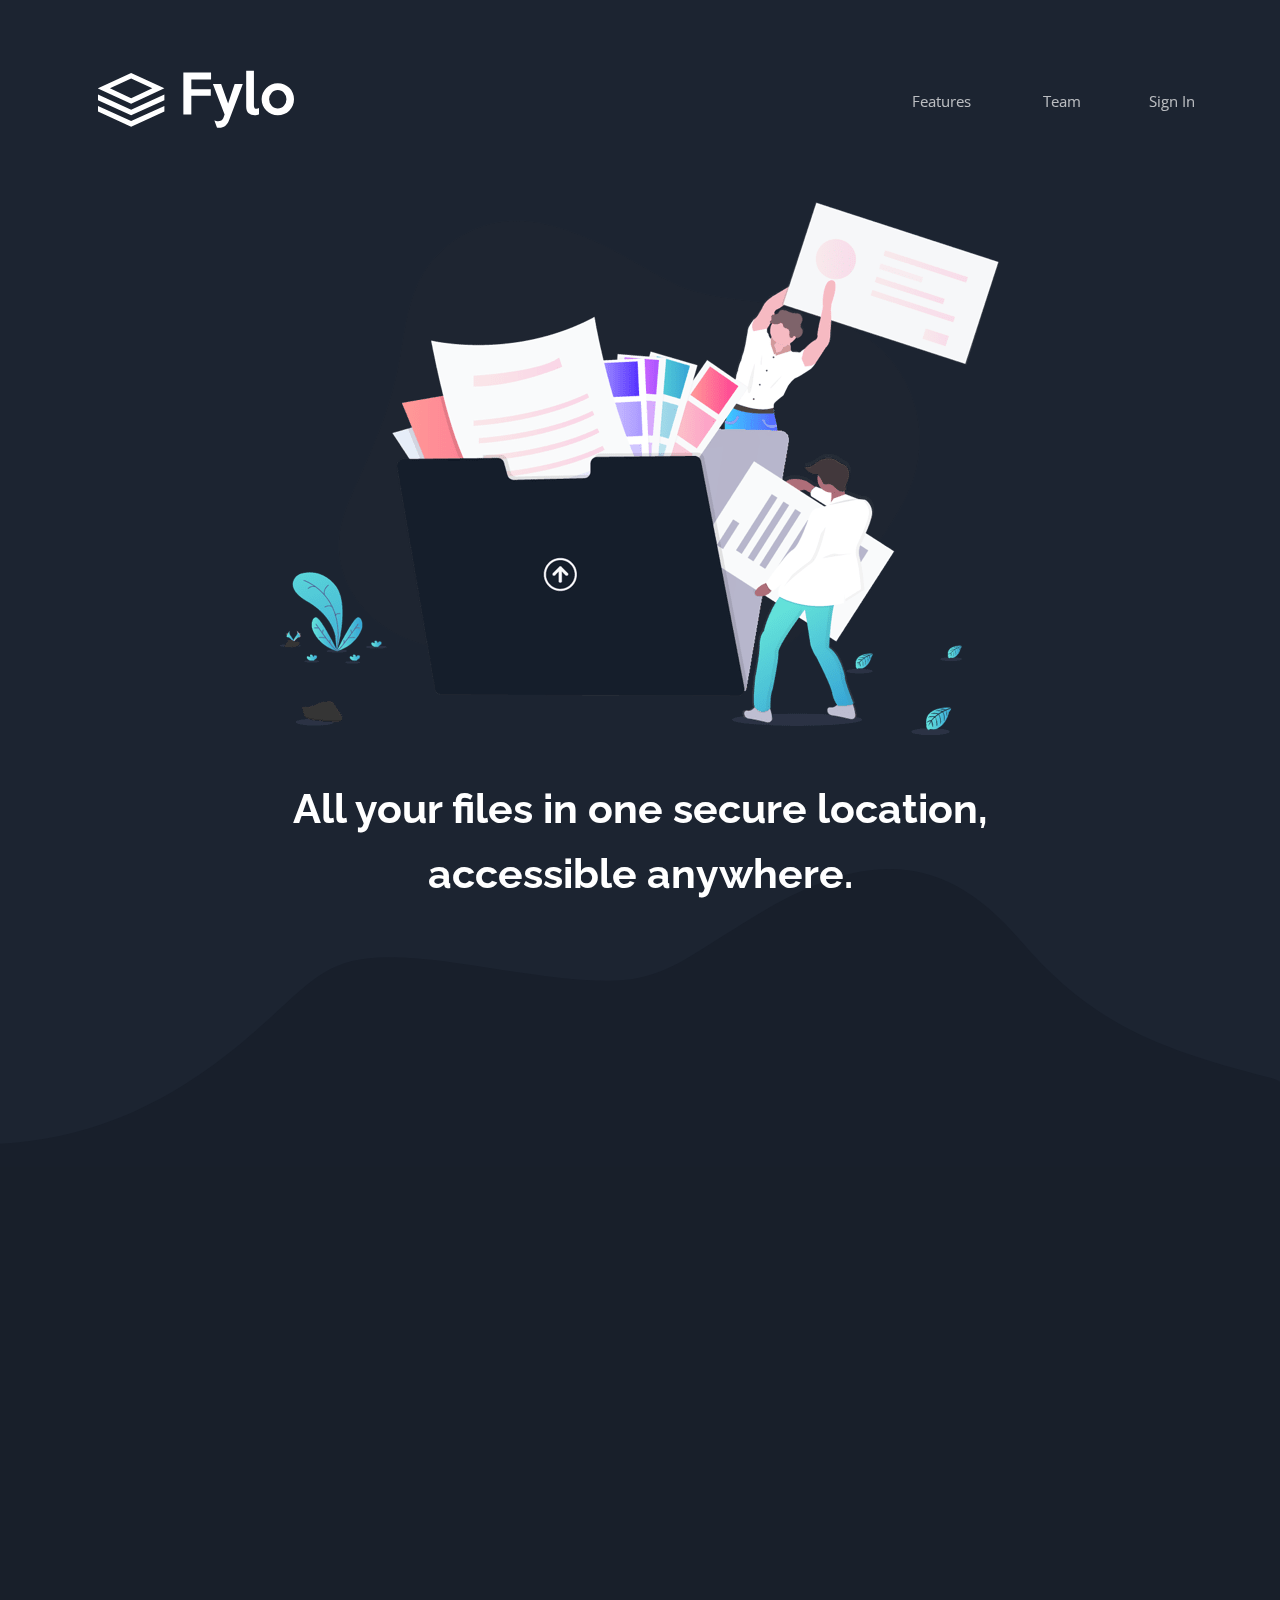
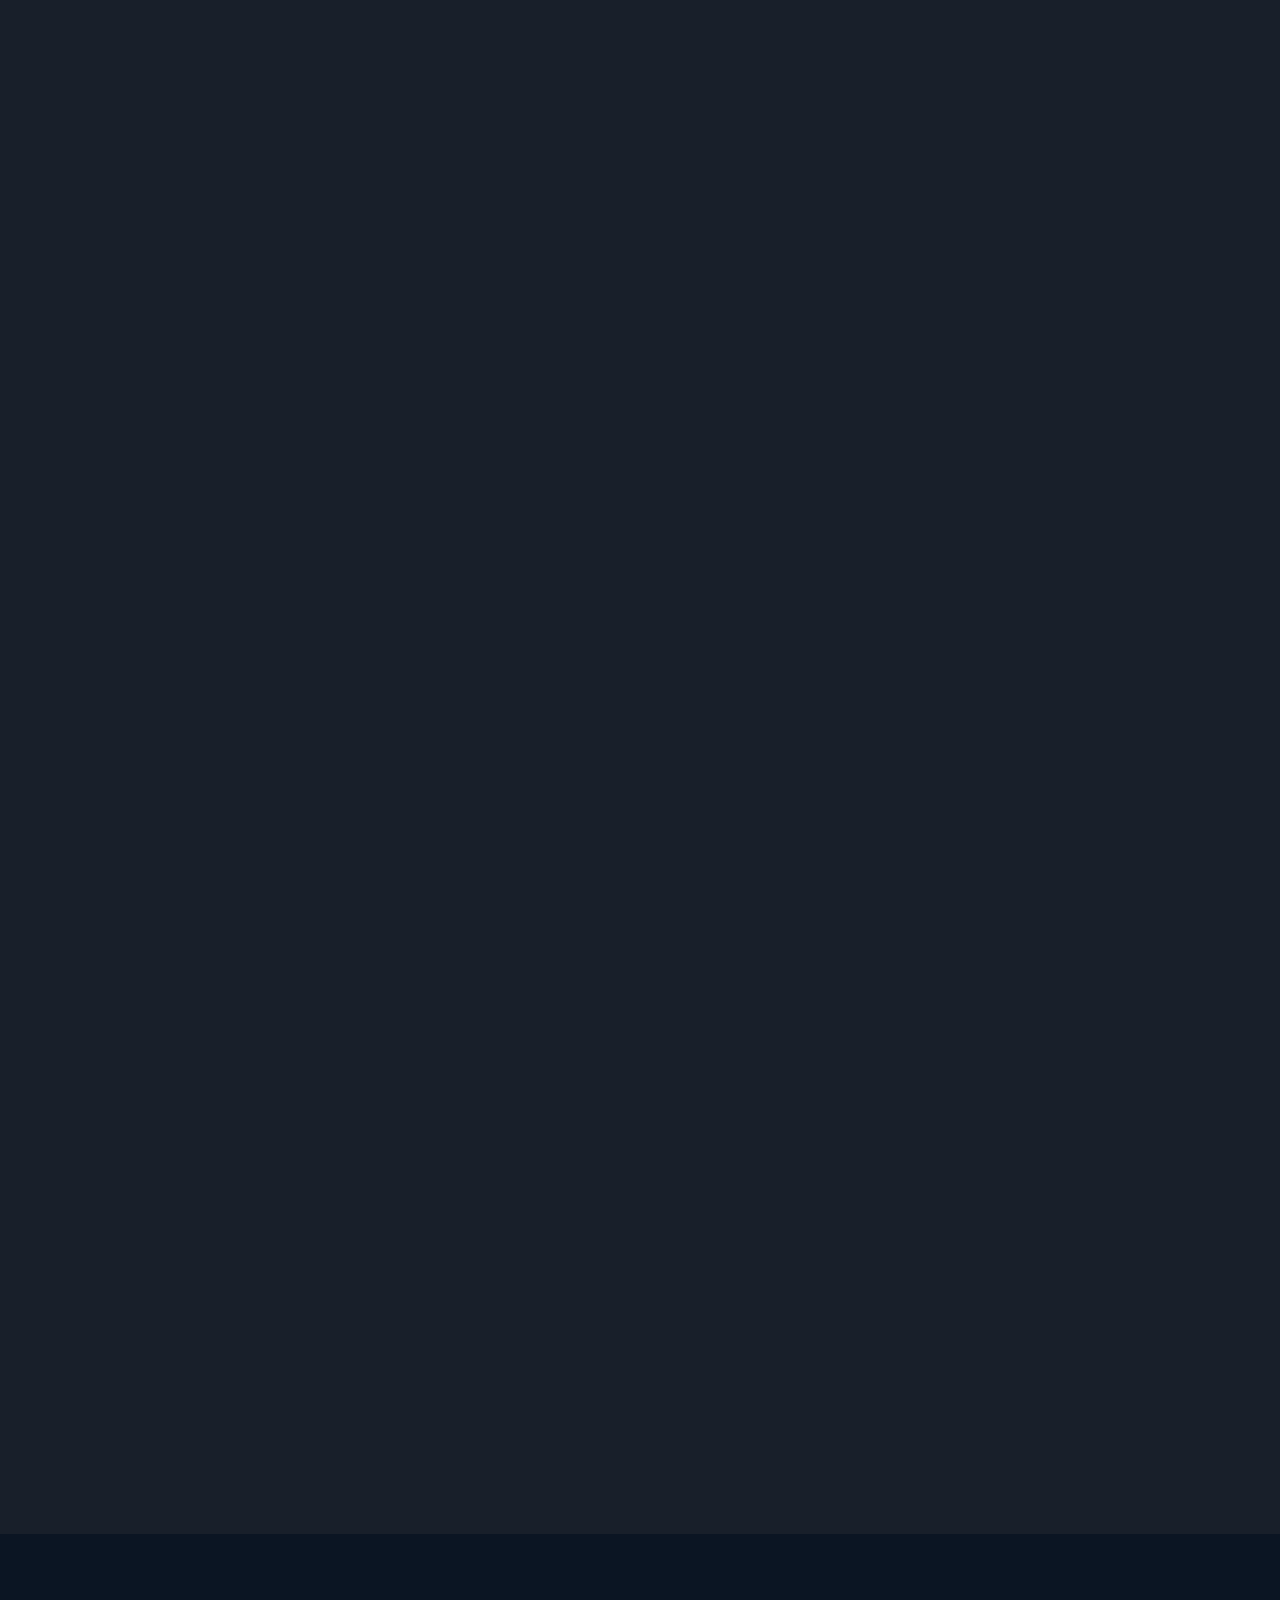
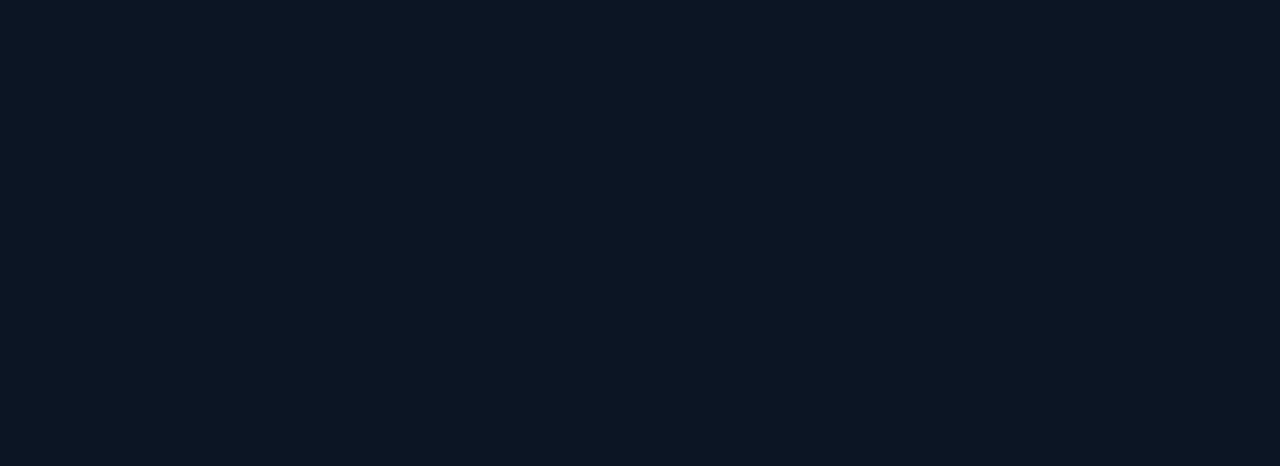
==== commit e4780902: "some chagnes in sizes and animation" ====
--- a/fylo-dark-theme-landing-page-master/index.html
+++ b/fylo-dark-theme-landing-page-master/index.html
@@ -124,7 +124,7 @@
       </section>
     </main>
 
-    <section class="reviews" data-aos="fade-right">
+    <section class="reviews" data-aos="fade-right" data-aos-duration="1500">
       <div class="testimonials-cell" >
         <img class="quotes" src="images/bg-quotes.png" alt="">
         <p class="align-start">
@@ -138,7 +138,7 @@
         </div>
       </div> 
 
-      <div class="testimonials-cell" data-aos="fade-right" data-aos-delay="50">
+      <div class="testimonials-cell" data-aos="fade-right" data-aos-delay="50" data-aos-duration="1500">
         <p class="align-start">
           Fylo has improved our team productivity
           by an order of magnitude. Since making the switch our team has become a
@@ -151,7 +151,7 @@
         </div>
       </div>
 
-      <div class="testimonials-cell" data-aos="fade-right" data-aos-delay="100">
+      <div class="testimonials-cell" data-aos="fade-right" data-aos-delay="100" data-aos-duration="1500">
         <p class="align-start">
           Fylo has improved our team productivity by an order of magnitude. Since
           making the switch our team has become a well-oiled collaboration machine.
@@ -212,7 +212,6 @@
         <i class="icon-facebook-1"></i>
         <i class="icon-twitter"></i>
         <i class="icon-instagram"></i>
-
       </div>
     </footer>
 
--- a/fylo-dark-theme-landing-page-master/main.css/intro.css
+++ b/fylo-dark-theme-landing-page-master/main.css/intro.css
@@ -28,9 +28,6 @@
         justify-self: center;
       }
 
-      /* .get-started-btn {
-        padding: 2.5rem rem;
-      } */
   }
   
   h1 {
@@ -39,12 +36,15 @@
     font-family: var(--font-family-headings);
     text-align: center;
     color: var(--White);
-    line-height: 1.35;
+    line-height: 1.6;
     padding-top: 2rem;
   }
   
   .intro p {
     padding-block: 1rem 2rem;
+    padding-inline: 1rem;
+    font-size: 1rem;
+    line-height: 1.6;
   }
 
   .transition-function-container {
--- a/fylo-dark-theme-landing-page-master/main.css/advantage-presentation.css
+++ b/fylo-dark-theme-landing-page-master/main.css/advantage-presentation.css
@@ -19,10 +19,27 @@
   .advantage-presentation div p {
     max-width: 27.7rem;
     font-size: 1.02rem;
+    line-height: 1.6;
   }
 
   .advantage-presentation div:nth-child(1) p {
     max-width: 25rem;
+  }
+
+  .advantage-presentation div:nth-child(1) img {
+    transform: scale(1.5);
+  }
+  
+  .advantage-presentation div:nth-child(2) img {
+    transform: scale(1.25);
+  }
+
+  .advantage-presentation div:nth-child(3) img {
+    transform: scale(1.5);
+  }
+
+  .advantage-presentation div:nth-child(4) img {
+    transform: scale(1.6);
   }
   
   @media (min-width: 600px) {
@@ -33,21 +50,4 @@
       grid-template-columns: auto auto;
       column-gap: clamp(0rem, -5.0415rem + 13.4665vw, 5.9rem);
     }
-
-    .advantage-presentation div:nth-child(1) img {
-      transform: scale(1.5);
-    }
-    
-    .advantage-presentation div:nth-child(2) img {
-      transform: scale(1.25);
-    }
-
-    .advantage-presentation div:nth-child(3) img {
-      transform: scale(1.5);
-    }
-
-    .advantage-presentation div:nth-child(4) img {
-      transform: scale(1.6);
-    }
-
   }--- a/fylo-dark-theme-landing-page-master/main.css/summary.css
+++ b/fylo-dark-theme-landing-page-master/main.css/summary.css
@@ -11,6 +11,7 @@
   }
   
   .summary h2 {
+    text-align: start;
     font-size: clamp(1.25rem, 0.4988rem + 3.2051vw, 2.5rem);
     padding-bottom: 1.5rem;
   }
@@ -83,7 +84,6 @@
 
     .summary h2 {
       max-width: 30rem;
-      text-align: start;
     }
 
     .summary p {
--- a/fylo-dark-theme-landing-page-master/main.css/reviews.css
+++ b/fylo-dark-theme-landing-page-master/main.css/reviews.css
@@ -1,6 +1,6 @@
 .reviews {
     padding-inline: 3rem;
-    padding-bottom: 23.5rem;
+    padding-bottom: 21rem;
     position: relative;
     display: grid;
   }
@@ -76,6 +76,7 @@
     grid-template-columns: repeat(3, auto);
     column-gap: 3rem;
     padding-inline: 10rem;
+    padding-bottom: 23.5rem;
     }
   
     .testimonials-cell {
--- a/fylo-dark-theme-landing-page-master/main.css/footer.css
+++ b/fylo-dark-theme-landing-page-master/main.css/footer.css
@@ -119,7 +119,6 @@
     padding-inline: 2rem;
     display: grid;
     min-width: 100vw;
-
   }
 
   .logo {
